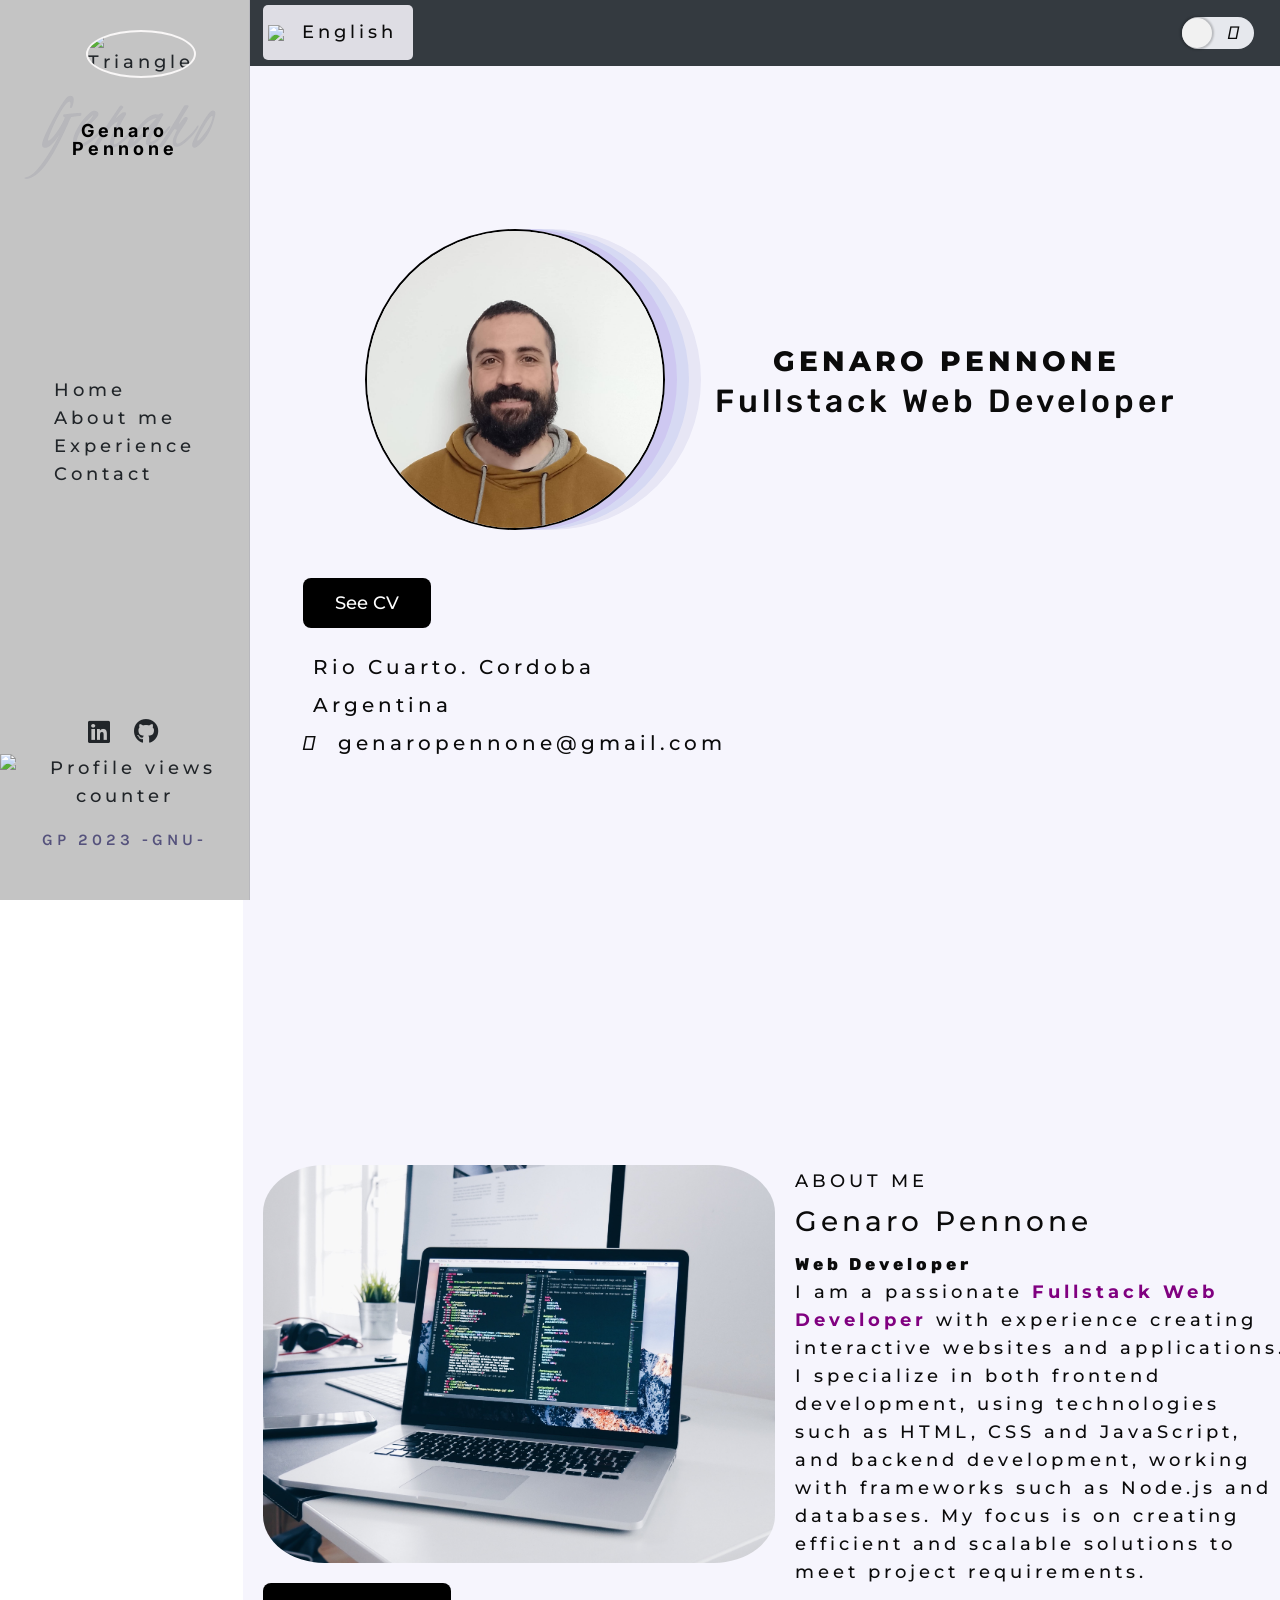
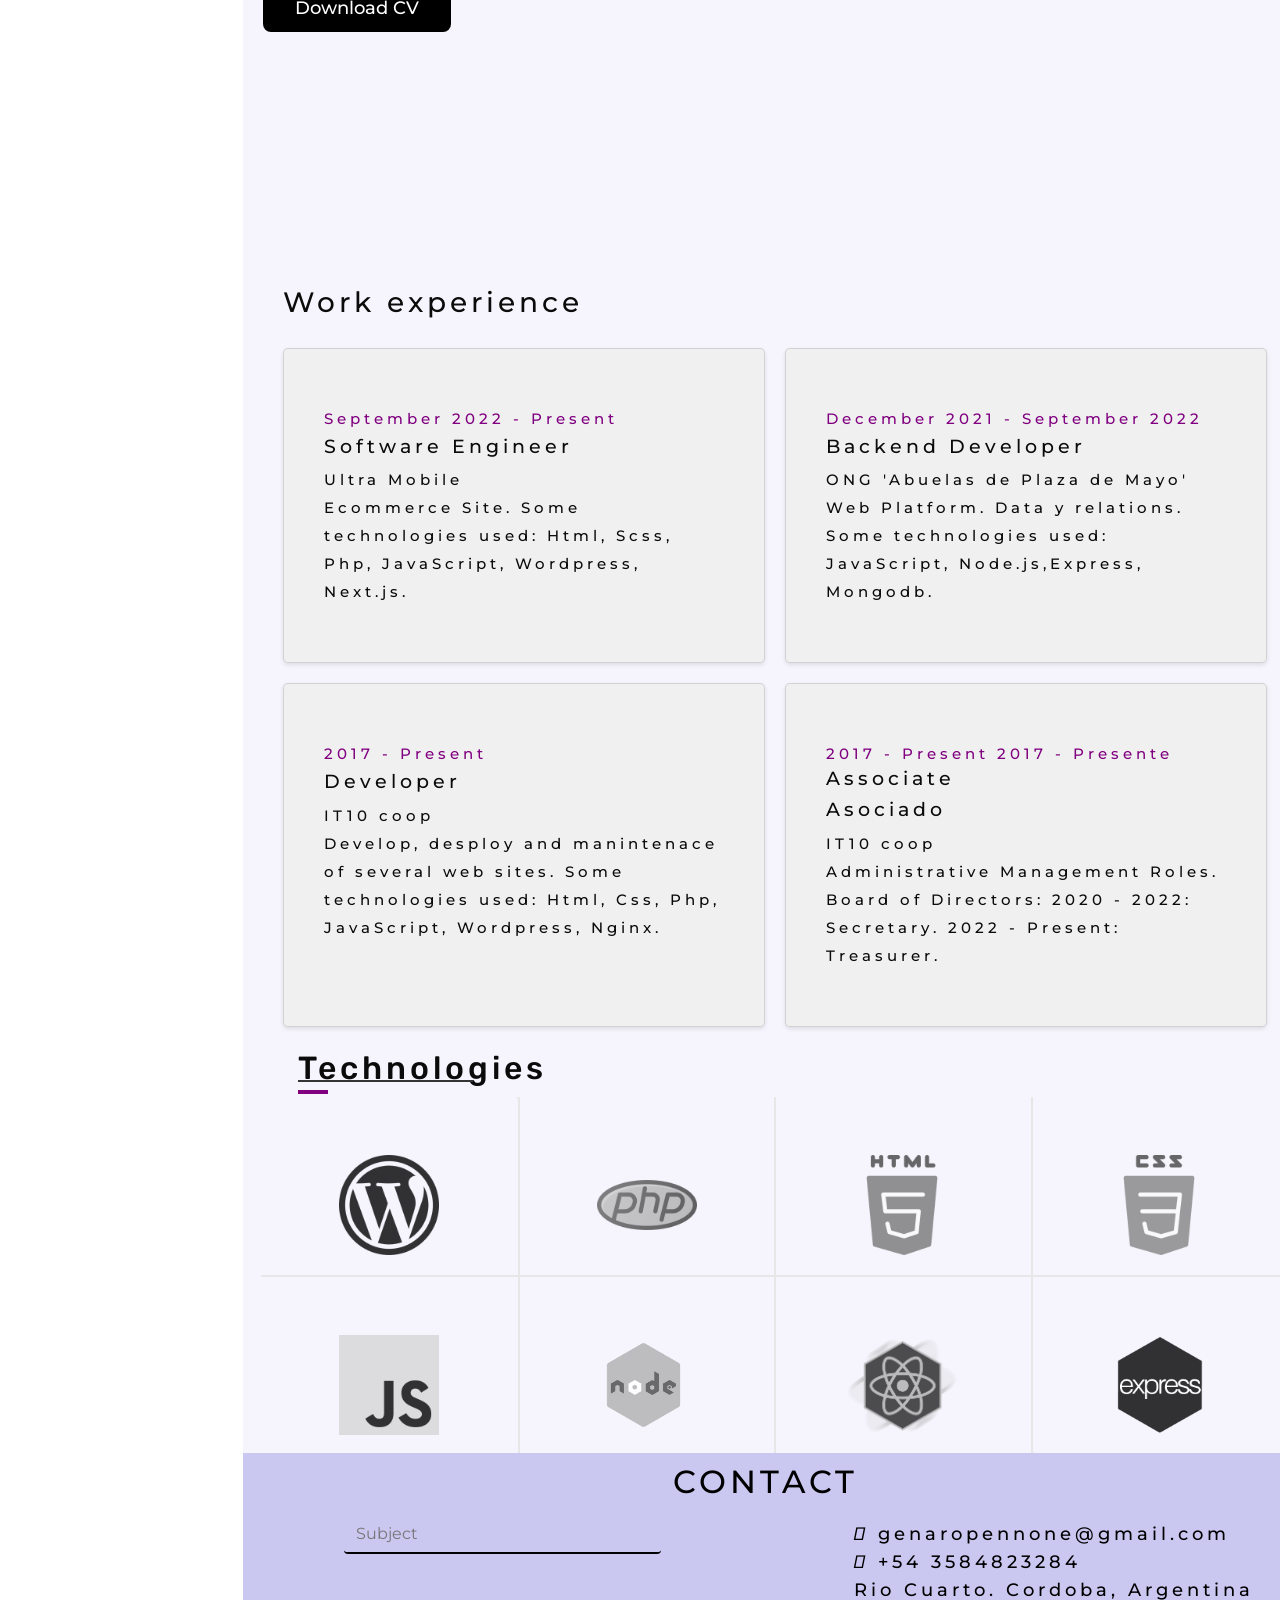
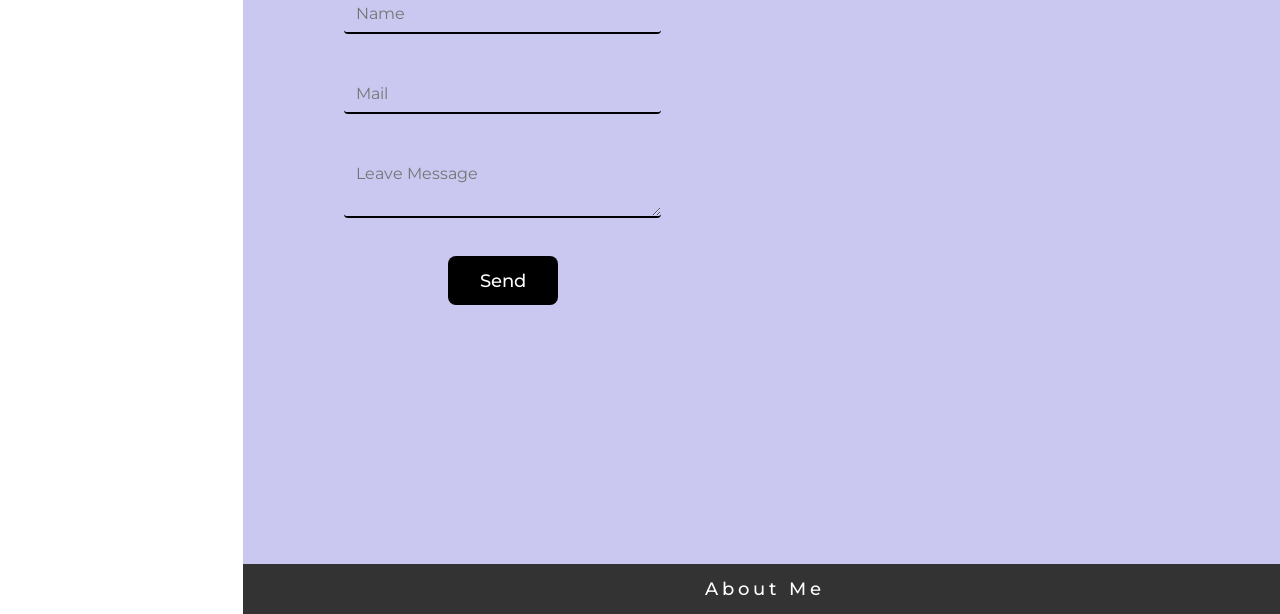
==== index.html @ 2615ae40 "chore: Styles" ====
<!DOCTYPE html>
<html lang="en">

<head>
    <meta charset="UTF-8" />
    <meta http-equiv="X-UA-Compatible" content="IE=edge" />
    <meta name="viewport" content="width=device-width, initial-scale=1.0" />
    <!-- Bootstrap-->
    <!-- <script src="https://cdn.jsdelivr.net/npm/bootstrap@5.0.1/dist/js/bootstrap.bundle.min.js"
        integrity="sha384-gtEjrD/SeCtmISkJkNUaaKMoLD0//ElJ19smozuHV6z3Iehds+3Ulb9Bn9Plx0x4"
        crossorigin="anonymous"></script-->
        <link rel="stylesheet" href="https://cdn.jsdelivr.net/npm/bootstrap@4.0.0/dist/css/bootstrap.min.css" integrity="sha384-Gn5384xqQ1aoWXA+058RXPxPg6fy4IWvTNh0E263XmFcJlSAwiGgFAW/dAiS6JXm" crossorigin="anonymous">
    <!-- FONTS -->
    <link type="text/css" rel="stylesheet"
        href="https://fonts.googleapis.com/css?family=Roboto:300,400,500,700|Google+Sans_old:400,500,700|Google+Sans+Text:400&amp;lang=en" />
    <link
        href="https://fonts.googleapis.com/css2?family=Karla:ital,wght@0,200;0,300;0,400;0,500;0,600;0,700;0,800;1,200;1,300;1,400;1,500;1,600;1,700;1,800&amp;display=swap"
        rel="stylesheet" />
    <link href="https://fonts.googleapis.com/css2?family=Kristi&amp;display=swap" rel="stylesheet" />
    <link
        href="https://fonts.googleapis.com/css2?family=Inter:wght@100;200;300;400;500;600;700;800;900&amp;display=swap"
        rel="stylesheet" />
    <link href="https://fonts.googleapis.com/css?family=Open+Sans:300,400,600" rel="stylesheet" type="text/css" />
    <link href="https://fonts.googleapis.com/css?family=Raleway:100" rel="stylesheet" type="text/css" />
    <!-- <link href="https://fonts.googleapis.com/css?family=Montserrat" rel="stylesheet" type="text/css" /> -->
    <link rel="preconnect" href="https://fonts.googleapis.com" />
    <link rel="preconnect" href="https://fonts.gstatic.com" crossorigin />
    <link
        href="https://fonts.googleapis.com/css2?family=Montserrat:ital,wght@0,100;0,200;0,300;0,400;0,500;0,600;0,700;0,800;0,900;1,100;1,200;1,300;1,400;1,500;1,600;1,700;1,800;1,900&display=swap"
        rel="stylesheet" />
    <link rel="preconnect" href="https://fonts.googleapis.com">
    <link rel="preconnect" href="https://fonts.gstatic.com" crossorigin>
    <link href="https://fonts.googleapis.com/css2?family=Rubik:ital,wght@0,300;0,400;1,300&display=swap"rel="stylesheet">


    <!-- FA -->
    <link rel="stylesheet" href="https://use.fontawesome.com/releases/v5.0.8/css/all.css"
        integrity="sha384-3AB7yXWz4OeoZcPbieVW64vVXEwADiYyAEhwilzWsLw+9FgqpyjjStpPnpBO8o8S" crossorigin="anonymous" />
    <script src="https://kit.fontawesome.com/0bc8983596.js" crossorigin="anonymous"></script>
    <!-- CSS -->
    <link rel="stylesheet" href="./style/styles.css" />
    <title>Resume Page</title>
</head>

<body>
    <div class="pos-f-t">
        <div class="collapse" id="navbarToggleExternalContent">
          <div class="bg-dark p-4">
            <h4 class="text-white">Language Selector:</h4>
            <ul class="language-menu" id="language-menu">
                <li><a href="#" data-lang="en">English</a></li>
                <li><a href="#" data-lang="es">Español</a></li>
            </ul>
            <ul class="dark-mode" id="dark-mode">
                <li><a href="#" >Light</a></li>
                <li><a href="#" >Dark</a></li>
            </ul>
            
          </div>
        </div>
        <nav class="navbar navbar-dark bg-dark">
          <button class="navbar-toggler" type="button" data-toggle="collapse" data-target="#navbarToggleExternalContent" aria-controls="navbarToggleExternalContent" aria-expanded="false" aria-label="Toggle navigation">
            <span class="navbar-toggler-icon"></span>
          </button>
        </nav>
    </div>
    <div class="base-wrapper">
        <div class="base-wrapper__page">
            <div id="sidebar" class="sidebar">
                <div class="author">
                    <div class="imageWrapper">
                        <img class="image"
                            src="https://raw.githubusercontent.com/genaro14/portfolio-frontend/main/cvPage/assets/triangle.jpg"
                            alt="Triangle" />
                    </div>
                    <div class="author_name">
                        <h3>
                            <span id="span-italic">Genaro
                                <span id="back_author" class="back_author">Genaro Pennone</span>
                            </span>
                        </h3>
                    </div>
                </div>
                <div class="menu">
                    <div class="menu__nav">
                        <ul class="translate es">
                            <li><a href="#mainpart">Inicio</a></li>
                            <li><a href="#about">Sobre mí</a></li>
                            <li><a href="#expertise">Experiencia</a></li>
                            <li><a href="#contact">Contacto</a></li>
                        </ul>
                        <ul class="translate en active">
                            <li><a href="#mainpart">Home</a></li>
                            <li><a href="#about">About me</a></li>
                            <li><a href="#expertise">Experience</a></li>
                            <li><a href="#contact">Contact</a></li>
                        </ul>
                    </div>

                </div>
                <div class="foot">
                    <div class="font-icon">
                        <p class="fab fa-linkedin" aria-hidden="true">
                            <a href="https://linkedin.com/https://www.linkedin.com/in/gpennone/"></a>
                        </p>
                        <p class="fab fa-github" aria-hidden="true">
                            <a href="https://github.com/genaro14"></a>
                        </p>
                    </div>
                    <p dir="auto"><a target="_blank" rel="noopener noreferrer nofollow"
                            href="https://camo.githubusercontent.com/dffedc8de294581ed022b2cb340b83830df0b8b46671ecf6b3d773631d4d5e73/68747470733a2f2f6b6f6d617265762e636f6d2f67687076632f3f757365726e616d653d67656e61726f313426267374796c653d666c61742d726f756e64"><img
                                src="https://camo.githubusercontent.com/dffedc8de294581ed022b2cb340b83830df0b8b46671ecf6b3d773631d4d5e73/68747470733a2f2f6b6f6d617265762e636f6d2f67687076632f3f757365726e616d653d67656e61726f313426267374796c653d666c61742d726f756e64"
                                alt="Profile views counter"
                                data-canonical-src="https://komarev.com/ghpvc/?username=genaro14&amp;&amp;style=flat-round"
                                style="max-width: 100%;"></a>
                    </p>
                    <div class="text">
                        <p>GP 2023 -GNU-</p>
                    </div>
                </div>
            </div>
            
            <div id="mainpart" class="mainpart">
                
                <div id="navbar">
                    <!-- lang selector -->
                    <div class="switch-lang">
                        <div class="current-lang">
                            <img class="lang-flag" id="flagImage"
                                src="https://cdn2.iconfinder.com/data/icons/world-flag-icons/128/Flag_of_United_Kingdom.png" />
                            <p class="lang-text" id="currentSelect">English</p>
                        </div>
                        <div class="lang-dropdown">
                            <div class="selecting-lang" id="languageSelector">
                                <img class="lang-flag" id="flagDropdown"
                                    src="https://cdn2.iconfinder.com/data/icons/world-flag-icons/128/Flag_of_Spain.png" />
                                <p class="lang-text" id="langDropdown">Español</p>
                            </div>
                            <!-- <div class="selecting-lang">
                        <img class="lang-flag" src="https://cdn2.iconfinder.com/data/icons/world-flag-icons/128/Flag_of_Italy.png" />
                        <p class="lang-text">
                          Italiano 
                        </p>
                      </div> -->
                        </div>
                    </div>
                    <!--Dark mode Switcher -->
                    <div class="switchWrapper">
                        <button class="switch" id="switch" type="button">
                            <span><i class="fa-solid fa-sun"></i></span>
                            <span><i class="fa-solid fa-moon"></i></span>
                        </button>
                    </div>
                </div>
                <div class="mainpart__content">
                    <div class="hero">
                        <div class="imageWrapper">
                            <img class="image" src="./assets/profile.jpg" alt="Saitama Picture" />
                        </div>
                        <div class="info">
                            <div class="title">
                                <h3 class="font-extrabold">GENARO PENNONE</h3>
                            </div>
                            <div class="subtitle">Fullstack Web Developer</div>
                            <div class="description">
                                <!-- <p>
                                    Experiencia en desarrollo web y aplicaciones, dominio tanto front-end como back-end.
                                </p> -->
                            </div>
                        </div>
                    </div>
                    <div class="buttons">
                        <button id="custom-btn" class="custom-btn translate en active" target="_blank">
                            <a class="translate en active" href="https://genaro14.github.io/minimalCv/">See CV</a>
                            <a class="translate es" href="https://genaro14.github.io/minimalCv/">Ver CV</a>
                        </button>
                    </div>

                    <div class="info-contact">
                        <ul>
                            <li><i class="fa-sharp fa-solid fa-location-dot"> </i><p>Rio Cuarto. Cordoba</p></li>
                            <li><i class="fa-sharp fa-solid  fa-earth-americas"> </i> <p>Argentina</p></li>
                            <li><i class="fa-regular fa-envelope"> </i><p class="mail-view">genaropennone@gmail.com</p></li>
                        </ul>
                    </div>
                </div>
                <div id="about" class="mainpart__about">
                    <div class="biography">
                        <div class="left">
                            <div class="fineWrapper">
                                <img class="fine" src="./assets/laptop.jpg" alt="">
                            </div>

                            <div class="btnWrapper">
                                <button id="custom-btn2" class="custom-btn">
                                    <a class="translate en active"
                                        href="https://github.com/genaro14/genaro14/blob/main/assets/GenaroPennoneCV.pdf">Download
                                        CV</a>
                                    <a class="translate es"
                                        href="https://github.com/genaro14/genaro14/blob/main/assets/GenaroPennoneCV_english.pdf">Descarga
                                        CV</a>
                                </button>
                            </div>
                        </div>
                        <div class="right">
                            <div class="title">
                                <span class="mini translate en active">About ME</span>
                                <span class="mini translate es">Sobre MI</span>
                                <h3> Genaro Pennone</h3>
                                <span class="job translate en active">Web Developer</span>
                                <span class="job translate es">Desarrollador Web</span>
                            </div>
                            <div class="text">
                                <p class="translate en active">I am a passionate <span class="pop-text" id="pop-text">Fullstack Web
                                        Developer</span> with experience creating interactive websites and applications.
                                    I specialize in both frontend development, using technologies such as HTML, CSS and
                                    JavaScript, and backend development, working with frameworks such as Node.js and
                                    databases. My focus is on creating efficient and scalable solutions to meet project
                                    requirements.</p>
                                <p class="translate es">Soy un apasionado desarrollador <span class="pop-text">Fullstack
                                        Web</span> con experiencia en la creación de aplicaciones y sitios web
                                    interactivos. Me especializo tanto en el desarrollo frontend, utilizando tecnologías
                                    como HTML, CSS y JavaScript, como en el desarrollo backend, trabajando con
                                    frameworks como Node.js y bases de datos. Mi enfoque se centra en crear soluciones
                                    eficientes y escalables para satisfacer los requisitos de los proyectos.</p>
                            </div>
                        </div>
                    </div>
                </div>
                <div id="expertise" class="mainpart__expertise">
                    <div class="title">
                        <h3 class="translate en active">Work experience</h3>
                        <h3 class="translate es">Experiencia Laboral</h3>
                    </div>
                    <div>
                        <div class="list">
                            <div class="card">
                                <div class="info">
                                </div>
                                <div class="role">
                                    <span class="translate en active"> September 2022 - Present</span>
                                    <span class="translate es"> Septiembre 2022 - Presente</span>
                                    <h3 class="translate en active">Software Engineer</h3>
                                    <h3 class="translate es">Ingeniería de Software</h3>
                                </div>
                                <div class="company">
                                    <span>Ultra Mobile</span>
                                </div>
                                <div class="description">
                                    <p class="translate en active">Ecommerce Site. Some technologies used: Html, Scss, Php, JavaScript,
                                        Wordpress, Next.js. </p>
                                    <p class="translate es">Sitio de Ecommerce. Tecnologías utilizadas: Html, Scss, Php, JavaScript,
                                        Wordpress, Next.js. </p>
                                </div>
                            </div>
                            <div class="card">
                                <div class="info">
                                </div>

                                <div class="role">
                                    <span class="translate en active "> December 2021 - September 2022</span>
                                    <span class="translate es"> Diciembre 2021 - Septiembre 2022</span>
                                    <h3 class="translate en active">Backend Developer</h3>
                                    <h3 class="translate es">Desarrollador Backend</h3>
                                </div>
                                <div class="company">
                                    <span class="translate en active">ONG 'Abuelas de Plaza de Mayo'</span>
                                    <span class="translate es">Asoc. Civil Abuelas de Plaza de Mayo</span>
                                </div>
                                <div class="description">
                                    <p class="translate en active">Web Platform. Data y relations. Some technologies used: JavaScript, Node.js,Express, Mongodb.</p>
                                    <p class="translate es">Sistema Web. Carga de datos y relaciones. Tecnologías utilizadas: JavaScript, Node.js,Express, Mongodb.</p>
                                </div>
                            </div>
                            <div class="card">
                                <div class="info">
                                </div>
                                <div class="role">
                                    <span class="translate en active">2017 - Present</span>
                                    <span class="translate es">2017 - Presente </span>
                                    <h3 class="translate en active">Developer</h3>
                                    <h3 class="translate es">Desarrollador</h3>
                                </div>
                                <div class="company">
                                    <span> IT10 coop</span>
                                </div>
                                <div class="description">
                                    <p class="translate en active">Develop, desploy and manintenace of several web sites. Some technologies used: Html, Css, Php, JavaScript, Wordpress, Nginx. </p>
                                    <p class="translate es">Desarrollo, despliegue y mantenimiento de sitios web varios. Tecnologias utilizadas: Html, Css, Php, JavaScript, Wordpress, Nginx. </p>
                                </div>
                            </div>

                            <div class="card">
                                <div class="info">
                                </div>
                                <div class="role">
                                    <span class="trasnlate en active">2017 - Present </span>
                                    <span class="trasnlate es">2017 - Presente </span>
                                    <h3 class="trasnlate en active">Associate</h3>
                                    <h3 class="trasnlate es">Asociado</h3>
                                </div>
                                <div class="company">
                                    <span> IT10 coop</span>
                                </div>
                                <div class="description">
                                    <p class="trans late en active"> Administrative Management Roles. Board of Directors: 2020 - 2022: Secretary. 2022 - Present: Treasurer. </p>
                                    <p class="translate es"> Roles de Gestion Administrativa. Consejo de Administración: 2020 - 2022: Secretario. 2022 - Presente: Tesorero. </p>
                                </div>
                            </div>
                            </ul>
                        </div>
                    </div>
                    <div class="tech">
                        <div class="title">
                            <div class=" col-xs-12 col-sm-12 ">
                                <div class="p-20"></div>
                                <div class="block-title">
                                    <h2 class="translate en active">Technologies</h2>
                                    <h2 class="translate es">Tecnologias</h2>
                                </div>
                            </div>
                        </div>
                        <div class="inner">
                            <ul id="border" class="dynamic-border">
                                <li>
                                    <div class="list_inner">
                                        <img src="./assets/wordpress-logo.png" alt="">
                                        <a class="full_link" a="" href="#"></a>
                                    </div>
                                </li>
                                <li>
                                    <div class="list_inner">
                                        <img src="./assets/php.png" alt="">
                                        <a class="full_link" a="" href="#"></a>
                                    </div>
                                </li>
                                <li>
                                    <div class="list_inner">
                                        <img src="./assets/html.png" alt="">
                                        <a class="full_link" a="" href="#"></a>
                                    </div>
                                </li>
                                <li>
                                    <div class="list_inner">
                                        <img src="./assets/css3.png" alt="">
                                        <a class="full_link" a="" href="#"></a>
                                    </div>
                                </li>
                                <li>
                                    <div class="list_inner">
                                        <img src="./assets/js.png" alt="">
                                        <a class="full_link" a="" href="#"></a>
                                    </div>
                                </li>
                                <li>
                                    <div class="list_inner">
                                        <img src="./assets/nodejs.png" alt="">
                                        <a class="full_link" a="" href="#"></a>
                                    </div>
                                </li>
                                <li>
                                    <div class="list_inner">
                                        <img src="./assets/atom.png" alt="">
                                        <a class="full_link" a="" href="#"></a>
                                    </div>
                                </li>
                                <li>
                                    <div class="list_inner">
                                        <img src="./assets/express.png" alt="">
                                        <a class="full_link" a="" href="#"></a>
                                    </div>
                                </li>
                            </ul>
                        </div>
                    </div>

                </div>
            </div>
        </div>

        <footer id="contact" class="footer">
            <div class="footer__content">
                <div class="heading">
                    <h2 class="title translate en active">Contact</h2>
                    <h2 class="title translate es">Contacto</h2>
                    <!-- <h3 class="subtitle trasnlate en active">Get in Touch</h3> -->
                </div>
                <div class="row">
                    <div class="col-md-12">
                        <div class="contact-area">
                            <div class="contact-area__left">
                                <form action="mailto:genaropennone@gmail.com" method="post" enctype="text/plain">
                                    <div class="contact-form">
                                        <div class="col-md-12">
                                            <input type="text" name="subject" class="contact-form input"
                                                placeholder="Subject">
                                        </div>
                                        <div class="col-md-12">
                                            <input type="text" name="name" class="contact-form input"
                                                placeholder="Name">
                                        </div>
                                        <div class="col-md-12">
                                            <input type="email" name="mail" class="contact-form input"
                                                placeholder="Mail">
                                        </div>
                                        <div class="col-md-12">
                                            <textarea class="contact-form input" name="message"
                                                placeholder="Leave Message"></textarea>
                                        </div>
                                        <div class="btnWrapper">
                                            <button type="submit" id="custom-btn" class="custom-btn ">
                                                <p class="translate es">Enviar</p>
                                                <p class="translate en active">Send</p>
                                            </button>
                                        </div>
                                    </div>
                                </form>
                            </div>
                            <div class="contact-area__right">
                                <ul>
                                    <li><i class="fa-regular fa-envelope"> </i><p class="email-view">genaropennone@gmail.com</p></li>
                                    <li><i class="fa-solid fa-phone"></i> <p>+54 3584823284</p></li>
                                    <li><i class="fa-sharp fa-solid fa-location-dot"> </i><p>Rio Cuarto. Cordoba, Argentina</p></li>
                                </ul>
                                <iframe class="responsive-map"
                                    src="https://www.google.com/maps/embed?pb=!1m18!1m12!1m3!1d53462.72047366453!2d-64.38338884107637!3d-33.124328137705376!2m3!1f0!2f0!3f0!3m2!1i1024!2i768!4f13.1!3m3!1m2!1s0x95d2000fbdd02247%3A0xc58d0a705d7cc0e3!2zUsOtbyBDdWFydG8sIEPDs3Jkb2Jh!5e0!3m2!1ses!2sar!4v1687734630084!5m2!1ses!2sar"
                                    style="border:0;" allowfullscreen="" loading="lazy"></iframe>
                            </div>
                        </div>
                    </div>
                </div>

            </div>
            <div class="footer__bar">
                <a class="trasnlate en active" href="#about">About Me</a>
                <a class="translate es" href="#about">Sobre Mi</a>
            </div>
            <button class="custom-btn gotop" onclick="topFunction()" id="myBtn" title="Go to top">
                <span class="fa-solid fa-angle-up"></span>
            </button>
        </footer>
    </div>
    <script src="https://code.jquery.com/jquery-3.3.1.slim.min.js"
        integrity="sha384-q8i/X+965DzO0rT7abK41JStQIAqVgRVzpbzo5smXKp4YfRvH+8abtTE1Pi6jizo"
        crossorigin="anonymous"></script>

    <script src="./js/functions.js"></script>
    <script src="https://code.jquery.com/jquery-3.2.1.slim.min.js" integrity="sha384-KJ3o2DKtIkvYIK3UENzmM7KCkRr/rE9/Qpg6aAZGJwFDMVNA/GpGFF93hXpG5KkN" crossorigin="anonymous"></script>
    <script src="https://cdn.jsdelivr.net/npm/popper.js@1.12.9/dist/umd/popper.min.js" integrity="sha384-ApNbgh9B+Y1QKtv3Rn7W3mgPxhU9K/ScQsAP7hUibX39j7fakFPskvXusvfa0b4Q" crossorigin="anonymous"></script>
    <script src="https://cdn.jsdelivr.net/npm/bootstrap@4.0.0/dist/js/bootstrap.min.js" integrity="sha384-JZR6Spejh4U02d8jOt6vLEHfe/JQGiRRSQQxSfFWpi1MquVdAyjUar5+76PVCmYl" crossorigin="anonymous"></script>
</body>

</html>
---- style/styles.css ----
body {
  margin-top: 0;
}

* {
  box-sizing: border-box;
  transition: 0.5s ease;
}

.language-menu {
  list-style: none;
  position: absolute;
  top: 40px;
  left: 0;
  background-color: #fff;
  border: 1px solid #ccc;
  padding: 10px;
  box-shadow: 0 2px 5px rgba(0, 0, 0, 0.2);
}

.language-menu li {
  margin-bottom: 5px;
}

/* Show the language menu when the hamburger menu is clicked */
.menu.active .language-menu {
  display: block;
}

.base-wrapper {
  font-family: "Montserrat";
  font-size: 18px;
  letter-spacing: 4px;
  font-weight: 500;
  line-height: 28px;
  height: auto;
  clear: both;
  float: left;
  position: relative;
  display: flex;
  flex-direction: column;
  overflow-y: disabled;
  max-width: 100%;
}
.base-wrapper .translate {
  display: none;
}
.base-wrapper .translate.active {
  display: block;
}
.base-wrapper__page {
  width: 100%;
  height: auto;
  clear: both;
  float: left;
}
.base-wrapper__page ul {
  list-style-type: none;
}
.base-wrapper__page a {
  color: inherit;
  text-decoration: none;
  /* no underline */
}
.base-wrapper__page .switch-lang {
  width: 150px;
  text-align: left;
  cursor: pointer;
  z-index: 999;
  margin-top: 5px;
  margin-left: 20px;
  left: 20px;
  overflow: visible;
}
.base-wrapper__page .switch-lang p {
  margin-top: 10%;
}
.base-wrapper__page .switch-lang:hover .lang-dropdown {
  display: block;
}
.base-wrapper__page .switcher-link {
  color: #fff;
}
.base-wrapper__page .switcher-link:hover {
  color: #fff;
}
.base-wrapper__page .current-lang {
  background: #dedde4;
  padding: 3px 5px 3px 5px;
  border-radius: 5px;
  height: 55px;
  display: flex;
  align-items: center;
}
.base-wrapper__page .lang-flag {
  width: 20px;
  display: inline-block;
}
.base-wrapper__page .lang-text {
  margin-left: 14px;
}
.base-wrapper__page .lang-dropdown {
  display: none;
  background: #dedde4;
  border-radius: 5px;
}
.base-wrapper__page .selecting-lang {
  padding: 3px 5px 3px 5px;
  cursor: pointer;
  display: flex;
  align-items: center;
}
.base-wrapper__page .selecting-lang:hover {
  background: #b3b3b8;
}
.base-wrapper__page ul > :first-child {
  border-radius: 5px 5px 0px 0px;
}
.base-wrapper__page ul > :last-child {
  border-radius: 0px 0px 5px 5px;
}
.base-wrapper__page li {
  list-style-type: none;
}
.base-wrapper__page .menu-arrow {
  display: inline-block;
  width: 10px;
  margin-left: 10px;
  vertical-align: top;
  margin-top: 6px;
}
.base-wrapper__page .sidebar {
  width: 250px;
  height: 100vh;
  position: fixed;
  left: 0;
  top: 0;
  border-right: 1px solid rgba(85, 82, 124, 0.1);
  background-color: #c4c4c4;
  transition: 0.5s ease all;
  z-index: 1;
}
@media (max-width: 1023px) {
  .base-wrapper__page .sidebar {
    display: none;
  }
}
.base-wrapper__page .sidebar--dark {
  background-color: #151931;
  transition: 0.5s ease all;
  color: #fff;
}
.base-wrapper__page .sidebar a {
  color: inherit;
  text-decoration: none;
}
.base-wrapper__page .sidebar .author {
  padding-top: 30px;
  width: 100%;
  float: left;
}
.base-wrapper__page .sidebar .imageWrapper {
  width: 77px;
  margin-left: auto;
  margin-right: auto;
}
.base-wrapper__page .sidebar .imageWrapper .image {
  border-radius: 100%;
  width: 77px;
  border: 2px solid #F9F7F7;
  border-radius: 50%;
}
.base-wrapper__page .sidebar .author_name h3 {
  text-align: center;
}
.base-wrapper__page .sidebar .author_name span {
  position: relative;
  font-style: italic;
  font-family: Kristi;
  line-height: 1;
  color: rgba(19, 15, 73, 0.07);
  display: block;
  font-size: 50px;
}
.base-wrapper__page .sidebar .author_name #span-italic {
  font-size: 88px;
}
.base-wrapper__page .sidebar .author_name .span--dark {
  color: rgba(236, 235, 242, 0.15);
}
.base-wrapper__page .sidebar .author_name .back_author {
  font-size: 18px;
  position: absolute;
  top: 65%;
  left: 50%;
  transform: translate(-50%, -50%);
  z-index: 1;
  font-family: Inter;
  font-weight: 700;
  color: black;
  font-style: normal;
  margin-top: 5px;
}
.base-wrapper__page .sidebar .author_name .back_author--dark {
  color: white;
}
.base-wrapper__page .sidebar .menu {
  height: 531px;
}
.base-wrapper__page .sidebar .menu__nav {
  width: 100%;
  margin: 0;
  height: 100%;
  display: flex;
  align-items: center;
  justify-content: center;
  flex-direction: column;
}
.base-wrapper__page .sidebar .menu__nav ul {
  padding-left: 0px;
}
.base-wrapper__page .sidebar .foot {
  bottom: 30px;
  position: absolute;
  text-align: center;
  width: 100%;
}
.base-wrapper__page .sidebar .foot .social {
  margin-top: 0;
  padding-left: 15px;
  margin-bottom: 20px;
  cursor: pointer;
}
.base-wrapper__page .sidebar .foot .font-icon {
  display: flex;
  flex-direction: row;
  align-items: center;
  justify-content: center;
  font-size: 25px;
}
.base-wrapper__page .sidebar .foot .fab {
  margin: 10px;
}
.base-wrapper__page .sidebar .foot .text {
  font-weight: 600;
  font-size: 16px;
  color: #55527C;
  font-family: Karla;
}
.base-wrapper .font-extrabold {
  font-family: "Montserrat", sans-serif;
  font-weight: 800;
}
.base-wrapper .custom-btn {
  background: black;
  color: #ffffff;
  border: none;
  padding: 1rem 2rem;
  border-radius: 0.5rem;
  font-size: 1.1rem;
  font-weight: 500;
  line-height: 1;
  display: inline-block;
  transition: 0.5s ease all;
}
.base-wrapper .custom-btn--dark {
  background-color: #55527C;
}
.base-wrapper .custom-btn p {
  margin: 0;
}
.base-wrapper .mainpart {
  position: relative;
  left: 0;
  width: 100%;
  min-height: 100vh;
  clear: both;
  float: left;
  color: #0b0b0b;
  background-color: #f6f5fd;
  opacity: 1;
  overflow: hidden;
  /* Style the navbar */
  /* Navbar links */
  /* Page content */
  /* The sticky class is added to the navbar with JS when it reaches its scroll position */
  /* Add some top padding to the page content to prevent sudden quick movement (as the navigation bar gets a new position at the top of the page (position:fixed and top:0) */
}
.base-wrapper .mainpart--dark {
  color: #F9F7F7;
  background-color: rgb(52, 53, 58);
}
@media (min-width: 1024px) {
  .base-wrapper .mainpart {
    left: 243px;
    width: calc(100% - 236px);
  }
}
@media (min-width: 1024px) {
  .base-wrapper .mainpart .navbar {
    display: none;
  }
}
.base-wrapper .mainpart #navbar {
  background-color: #343a40;
  height: 66px;
  overflow: visible;
}
@media (max-width: 1023px) {
  .base-wrapper .mainpart #navbar {
    display: none;
  }
}
.base-wrapper .mainpart #navbar a {
  float: left;
  display: block;
  color: #f2f2f2;
  text-align: center;
  padding: 14px;
  text-decoration: none;
}
.base-wrapper .mainpart .content {
  padding: 16px;
}
.base-wrapper .mainpart .sticky {
  position: fixed;
  top: 0;
  width: 100%;
  display: flex;
  justify-content: space-between;
  flex: row;
}
.base-wrapper .mainpart .sticky + .content {
  padding-top: 60px;
}
.base-wrapper .mainpart .switchWrapper {
  height: 32px;
  align-self: center;
  left: -21%;
  position: relative;
}
.base-wrapper .mainpart .switchWrapper .switch {
  background: #e6e8ed;
  border-radius: 250px;
  border: none;
  position: relative;
  cursor: pointer;
  display: flex;
  outline: none;
  transition: 0.5s ease all;
}
.base-wrapper .mainpart .switchWrapper .switch span {
  width: 30px;
  height: 30px;
  line-height: 30px;
  display: block;
  background: none;
  color: #0b0b0b;
}
.base-wrapper .mainpart .switchWrapper .switch::after {
  content: "";
  display: block;
  width: 30px;
  height: 30px;
  position: absolute;
  background: #f1f1f1;
  top: 1;
  left: 0;
  right: unset;
  border-radius: 100px;
  transition: 0.5s ease all;
  box-shadow: 0px 0px 2px 2px rgba(0, 0, 0, 0.2);
  transition: 0.5s ease all;
}
.base-wrapper .mainpart .switchWrapper .switch.active {
  background: #F9CA21;
  color: #0b0b0b;
  transition: 0.5s ease all;
}
.base-wrapper .mainpart .switchWrapper .switch.active::after {
  right: 0;
  left: unset;
  transition: 0.5s ease all;
}
.base-wrapper .mainpart__content {
  min-height: 100vh;
  display: flex;
  flex-direction: column;
  justify-content: center;
}
@media (min-width: 1024px) {
  .base-wrapper .mainpart__content {
    padding-left: 20px;
  }
}
.base-wrapper .mainpart__content .hero {
  display: flex;
  flex-direction: column;
  align-items: center;
  margin-left: auto;
  margin-right: auto;
}
@media (min-width: 1024px) {
  .base-wrapper .mainpart__content .hero {
    flex-direction: row;
    margin-left: 10%;
  }
}
.base-wrapper .mainpart__content .hero .info {
  text-align: center;
}
@media (min-width: 1024px) {
  .base-wrapper .mainpart__content .hero .info {
    margin-left: 50px;
  }
}
.base-wrapper .mainpart__content .hero .imageWrapper {
  width: auto;
  margin-top: 0px;
}
.base-wrapper .mainpart__content .hero .imageWrapper .image {
  border-radius: 100%;
  width: 200px;
  border: 2px solid #000;
  border-radius: 50%;
  -webkit-box-shadow: 12px 0 #cac8f1, 24px 0 #d9d6f3, 36px 0 #e7e6f5;
  box-shadow: 12px 0 #cec8f1, 24px 0 #d6d9f3, 36px 0 #e7e6f5;
}
@media (min-width: 1024px) {
  .base-wrapper .mainpart__content .hero .imageWrapper .image {
    width: 300px;
  }
}
.base-wrapper .mainpart__content .hero .title {
  font-size: 28px;
  text-transform: uppercase;
}
@media (min-width: 1024px) {
  .base-wrapper .mainpart__content .hero .title {
    font-size: 48px;
    line-height: 48px;
  }
}
.base-wrapper .mainpart__content .hero .subtitle {
  font-size: 1rem;
  font-family: "Rubik", sans-serif;
}
@media (min-width: 1024px) {
  .base-wrapper .mainpart__content .hero .subtitle {
    font-size: 2rem;
  }
}
.base-wrapper .mainpart__content .hero .description {
  font-size: 14px;
  max-width: 300px;
  margin-left: auto;
  margin-right: auto;
}
@media (min-width: 1024px) {
  .base-wrapper .mainpart__content .hero .description {
    max-width: 425px;
    font-size: 18px;
  }
}
.base-wrapper .mainpart__content .hero .description__dark {
  color: #ffffff;
}
.base-wrapper .mainpart__content .buttons {
  display: flex;
  align-items: center;
  justify-content: center;
  margin-top: 3rem;
  margin-bottom: 15px;
}
@media (min-width: 1024px) {
  .base-wrapper .mainpart__content .buttons {
    margin-left: 40px;
    justify-content: flex-start;
  }
}
.base-wrapper .mainpart__content .info-contact {
  text-align: left;
  margin-left: auto;
  margin-right: auto;
  padding-left: 0;
  font-size: 16px;
  display: flex;
  flex-direction: row;
}
@media (min-width: 1024px) {
  .base-wrapper .mainpart__content .info-contact {
    text-align: left;
    margin-right: auto;
    margin-left: 0;
    font-size: 20px;
  }
}
.base-wrapper .mainpart__content .info-contact ul {
  padding-left: 10px;
}
@media (min-width: 1024px) {
  .base-wrapper .mainpart__content .info-contact ul {
    padding-left: 40px;
  }
}
.base-wrapper .mainpart__content .info-contact li {
  margin-top: 10px;
  margin-bottom: 10px;
}
.base-wrapper .mainpart__content .info-contact i {
  margin-right: 10px;
}
.base-wrapper .mainpart__content .info-contact ul li a,
.base-wrapper .mainpart__content .info-contact ul li i,
.base-wrapper .mainpart__content .info-contact ul li p {
  display: inline;
}
@media (max-width: 1023px) {
  .base-wrapper .mainpart__content .info-contact .mail-view {
    font-size: 12px;
  }
}
@media screen and (min-width: 390px) {
  .base-wrapper .mainpart__content .info-contact .mail-view {
    font-size: inherit;
  }
}
.base-wrapper .mainpart__about {
  display: flex;
  justify-content: center;
  align-items: center;
  opacity: 1;
  visibility: visible;
  min-height: 100vh;
  width: 100%;
}
.base-wrapper .mainpart__about .biography {
  max-width: 100%;
  float: left;
  display: flex;
  flex-direction: column;
  align-items: center;
}
@media (min-width: 1024px) {
  .base-wrapper .mainpart__about .biography {
    padding-left: 20px;
    flex-direction: row;
    align-content: center;
  }
}
.base-wrapper .mainpart__about .biography .left {
  max-width: 100%;
}
@media (min-width: 1024px) {
  .base-wrapper .mainpart__about .biography .left {
    max-width: 50%;
  }
}
.base-wrapper .mainpart__about .biography .left .fineWrapper {
  width: 100%;
  border-radius: 8%;
}
.base-wrapper .mainpart__about .biography .left .fineWrapper .fine {
  max-width: 280px;
  border-radius: 12%;
}
@media (min-width: 1024px) {
  .base-wrapper .mainpart__about .biography .left .fineWrapper .fine {
    max-width: 100%;
  }
}
.base-wrapper .mainpart__about .biography .left .btnWrapper {
  margin-top: 20px;
  margin-bottom: 15px;
  display: flex;
  align-items: center;
  justify-content: center;
}
@media (min-width: 1024px) {
  .base-wrapper .mainpart__about .biography .left .btnWrapper {
    justify-content: flex-start;
  }
}
.base-wrapper .mainpart__about .biography .right {
  max-width: 100%;
  margin-left: 20px;
}
@media (min-width: 1024px) {
  .base-wrapper .mainpart__about .biography .right {
    max-width: 50%;
  }
}
.base-wrapper .mainpart__about .biography .right .title {
  font-size: 35px;
  font-weight: 800;
  text-align: left;
}
.base-wrapper .mainpart__about .biography .right .title h3 {
  line-height: 42px;
}
.base-wrapper .mainpart__about .biography .right .title .mini {
  font-size: 18px;
  text-transform: uppercase;
  font-weight: 500;
  margin-bottom: 5px;
}
.base-wrapper .mainpart__about .biography .right .title .job {
  font-size: 17px;
  width: 100%;
  font-family: "Rubik", sans-serif;
}
.base-wrapper .mainpart__about .biography .right .text {
  max-width: 645px;
  float: left;
  margin-bottom: 44px;
}
.base-wrapper .mainpart__about .biography .right .text .pop-text {
  color: purple;
  font-weight: 700;
  transition: 0.5s ease all;
}
.base-wrapper .mainpart__about .biography .right .text .pop-text__dark {
  color: #d553f5;
  transition: 0.5 ease all;
}
.base-wrapper .mainpart__expertise {
  margin-top: 30px;
  display: flex;
  flex-direction: column;
  text-align: left;
}
@media (min-width: 1024px) {
  .base-wrapper .mainpart__expertise {
    margin-left: 20px;
  }
}
.base-wrapper .mainpart__expertise .title {
  margin-left: 20px;
}
.base-wrapper .mainpart__expertise .block-title h2 {
  font-family: "Rubik", sans-serif;
}
.base-wrapper .mainpart__expertise .block-title ::before {
  display: block;
  position: relative;
  content: "";
  width: 100%;
  background-color: #353535;
  height: 2px;
  bottom: -33px;
  width: 28%;
}
@media (min-width: 1024px) {
  .base-wrapper .mainpart__expertise .block-title ::before {
    width: 18%;
  }
}
.base-wrapper .mainpart__expertise .block-title ::after {
  display: block;
  position: relative;
  content: "";
  width: 30px;
  background-color: purple;
  height: 4px;
  bottom: -3px;
}
.base-wrapper .mainpart__expertise .tech .inner ul {
  margin: -2px -10px -2px -2px;
  list-style-type: none;
  padding-top: 2px;
  float: left;
  padding-left: 2px;
  min-width: calc(100% + 12px);
  -webkit-filter: grayscale(1);
}
.base-wrapper .mainpart__expertise .tech .inner li:first-child {
  content: "";
  display: block;
  border-top: none;
  border-left: none;
}
.base-wrapper .mainpart__expertise .tech .inner li:last-child {
  border-bottom: none;
}
.base-wrapper .mainpart__expertise .tech .inner li:nth-child(2) {
  border-top: none;
  border-right: none;
}
.base-wrapper .mainpart__expertise .tech .inner li:nth-child(7), .base-wrapper .mainpart__expertise .tech .inner li:nth-child(8) {
  border-bottom: none;
}
.base-wrapper .mainpart__expertise .tech .inner li:nth-child(3), .base-wrapper .mainpart__expertise .tech .inner li:nth-child(5), .base-wrapper .mainpart__expertise .tech .inner li:nth-child(7) {
  border-left: none;
}
.base-wrapper .mainpart__expertise .tech .inner li:nth-child(2), .base-wrapper .mainpart__expertise .tech .inner li:nth-child(4), .base-wrapper .mainpart__expertise .tech .inner li:nth-child(6) {
  border-right: none;
}
@media (min-width: 1024px) {
  .base-wrapper .mainpart__expertise .tech .inner li:nth-child(2) {
    border-right: 2px solid #e7e7e7;
  }
  .base-wrapper .mainpart__expertise .tech .inner li:nth-child(3) {
    border-top: none;
  }
  .base-wrapper .mainpart__expertise .tech .inner li:nth-child(3) {
    border-right: none;
  }
  .base-wrapper .mainpart__expertise .tech .inner li:nth-child(4) {
    border-left: none;
    border-right: 2px solid #e7e7e7;
  }
}
@media (min-width: 1220px) {
  .base-wrapper .mainpart__expertise .tech .inner li:nth-child(2), .base-wrapper .mainpart__expertise .tech .inner li:nth-child(3), .base-wrapper .mainpart__expertise .tech .inner li:nth-child(4) {
    border-top: none;
  }
  .base-wrapper .mainpart__expertise .tech .inner li:nth-child(3) {
    border-right: 2px solid #e7e7e7;
  }
  .base-wrapper .mainpart__expertise .tech .inner li:nth-child(5) {
    border-left: none;
  }
  .base-wrapper .mainpart__expertise .tech .inner li:nth-child(6) {
    border-right: 2px solid #e7e7e7;
  }
  .base-wrapper .mainpart__expertise .tech .inner li:nth-child(5), .base-wrapper .mainpart__expertise .tech .inner li:nth-child(6), .base-wrapper .mainpart__expertise .tech .inner li:nth-child(7), .base-wrapper .mainpart__expertise .tech .inner li:nth-child(8) {
    border-bottom: none;
  }
}
.base-wrapper .mainpart__expertise .tech .inner li {
  width: 50%;
  margin: 0px;
  margin-top: 0px;
  margin-left: 0px;
  float: left;
  border: 2px solid #e7e7e7;
  text-align: center;
  height: 180px;
  line-height: 180px;
  position: relative;
  margin-top: -2px;
  margin-left: -2px;
  overflow: hidden;
}
@media (min-width: 1024px) {
  .base-wrapper .mainpart__expertise .tech .inner li {
    width: 33.3%;
  }
}
@media (min-width: 1220px) {
  .base-wrapper .mainpart__expertise .tech .inner li {
    width: 25%;
  }
}
.base-wrapper .mainpart__expertise .tech .inner li img {
  max-width: 88%;
  max-height: 100px;
}
.base-wrapper .mainpart__expertise .tech .inner .list_inner {
  width: 100%;
  height: auto;
  clear: both;
  float: left;
  opacity: 0.8;
}
.base-wrapper .mainpart__expertise .tech .inner .list_inner img {
  margin-top: 33px;
}
.base-wrapper .mainpart__expertise .tech .inner .full_link {
  position: absolute;
  top: 0px;
  bottom: 0px;
  left: 0px;
  right: 0px;
  z-index: 5;
}
.base-wrapper .mainpart .list {
  display: grid;
  grid-template-columns: repeat(1, 1fr);
  grid-gap: 20px;
  padding: 20px;
  max-width: 100%;
}
@media (min-width: 1024px) {
  .base-wrapper .mainpart .list {
    grid-template-columns: repeat(2, 1fr);
  }
}
.base-wrapper .mainpart .card {
  background-color: #f0f0f0;
  padding: 40px;
  border-radius: 5px;
  box-shadow: 0 2px 4px rgba(0, 0, 0, 0.1);
  max-height: 465px;
  display: flex;
  flex-direction: column;
  font-size: 15px;
}
.base-wrapper .mainpart .card__dark {
  background-color: #55527C;
}
.base-wrapper .mainpart .card .info {
  width: 100%;
  float: left;
  display: flex;
  justify-content: space-betweuen;
  margin-bottom: 16px;
}
.base-wrapper .mainpart .card .role span {
  color: purple;
  margin-bottom: 3px;
  font-weight: 500px;
}
.base-wrapper .mainpart .card .role h3 {
  font-size: 19px;
  font-weight: 700px;
}
.base-wrapper .mainpart .card .role__dark span {
  color: #cac8f1;
}
.footer {
  position: relative;
  display: flex;
  flex-direction: column;
  left: 0;
  width: 100%;
  background-color: #cac8f1;
  max-height: fit-content;
  min-height: 80vh;
}
@media (min-width: 1024px) {
  .footer {
    left: 243px;
    width: calc(100% - 236px);
  }
}
.footer__content {
  color: #000;
}
.footer__content .heading {
  margin-top: 10px;
  width: 100%;
  text-align: center;
}
.footer__content .heading .title {
  text-transform: uppercase;
}
.footer__content .heading .subtitle {
  font-size: 22px;
}
.footer__content .input {
  padding: 2rem 2rem 1.3rem 2rem;
  border: none;
  border-bottom-color: currentcolor;
  border-bottom-style: none;
  border-bottom-width: medium;
  border-bottom: 2px solid black;
  -webkit-border-radius: 5px;
  border-radius: 0px;
  outline: none;
  line-height: 1.6;
  background-color: transparent;
}
.footer__content .contact-area {
  display: flex;
  flex-direction: column;
  justify-content: center;
}
.footer__content .contact-area ul {
  margin-left: auto;
  margin-right: auto;
}
@media (min-width: 1024px) {
  .footer__content .contact-area {
    flex-direction: row;
  }
}
.footer__content .contact-area .col-md-12 {
  margin-left: auto;
  margin-right: auto;
  max-width: 70%;
  height: 80px;
}
.footer__content .contact-area__left {
  width: 100%;
}
@media (min-width: 1024px) {
  .footer__content .contact-area__left {
    width: 50%;
  }
}
.footer__content .contact-area__right {
  width: 100%;
  display: flex;
  flex-direction: column;
  margin-top: 10px;
}
.footer__content .contact-area__right ul {
  list-style-type: none;
}
.footer__content .contact-area__right ul li a,
.footer__content .contact-area__right ul li i,
.footer__content .contact-area__right ul li p {
  display: inline;
}
@media (max-width: 1023px) {
  .footer__content .contact-area__right ul li .email-view {
    font-size: 12px;
  }
}
@media screen and (min-width: 390px) {
  .footer__content .contact-area__right ul li .email-view {
    font-size: inherit;
  }
}
@media (min-width: 1024px) {
  .footer__content .contact-area__right {
    margin-left: 30px;
    width: 50%;
  }
}
.footer__content .contact-area .responsive-map {
  width: 99%;
  margin-top: 2rem;
  height: 22rem;
  -webkit-filter: grayscale(1);
}
@media (min-width: 1024px) {
  .footer__content .contact-area .responsive-map {
    height: 32rem;
  }
}
.footer__content .contact-form {
  display: block;
  width: 100%;
  padding-top: 0.375rem;
  padding-right: 0;
  padding-bottom: 0.375rem;
  padding-left: 0.75rem;
  font-size: 1rem;
  font-weight: 400;
  line-height: 1.5;
  color: #212529;
  background-clip: padding-box;
  border-radius: 0.25rem;
  transition: border-color 0.15s ease-in-out, box-shadow 0.15s ease-in-out;
}
.footer__content .contact-form .btnWrapper {
  width: 100%;
  display: flex;
  margin-top: 20px;
  align-content: center;
  justify-content: center;
}
.footer__bar {
  display: flex;
  align-items: center;
  width: 100%;
  height: 50px;
  background-color: #333;
  padding: 20px;
  margin-top: auto;
  justify-content: center;
}
.footer__bar a {
  color: #fff;
}
.footer .gotop {
  display: none;
  position: fixed;
  bottom: 20px;
  right: 30px;
  z-index: 99;
  border: none;
  outline: none;
  cursor: pointer;
  padding: 15px;
  border-radius: 10px;
  font-size: 18px;
  opacity: 0.6;
}
.footer .gotop:hover {
  opacity: 1;
}

/*# sourceMappingURL=styles.css.map */
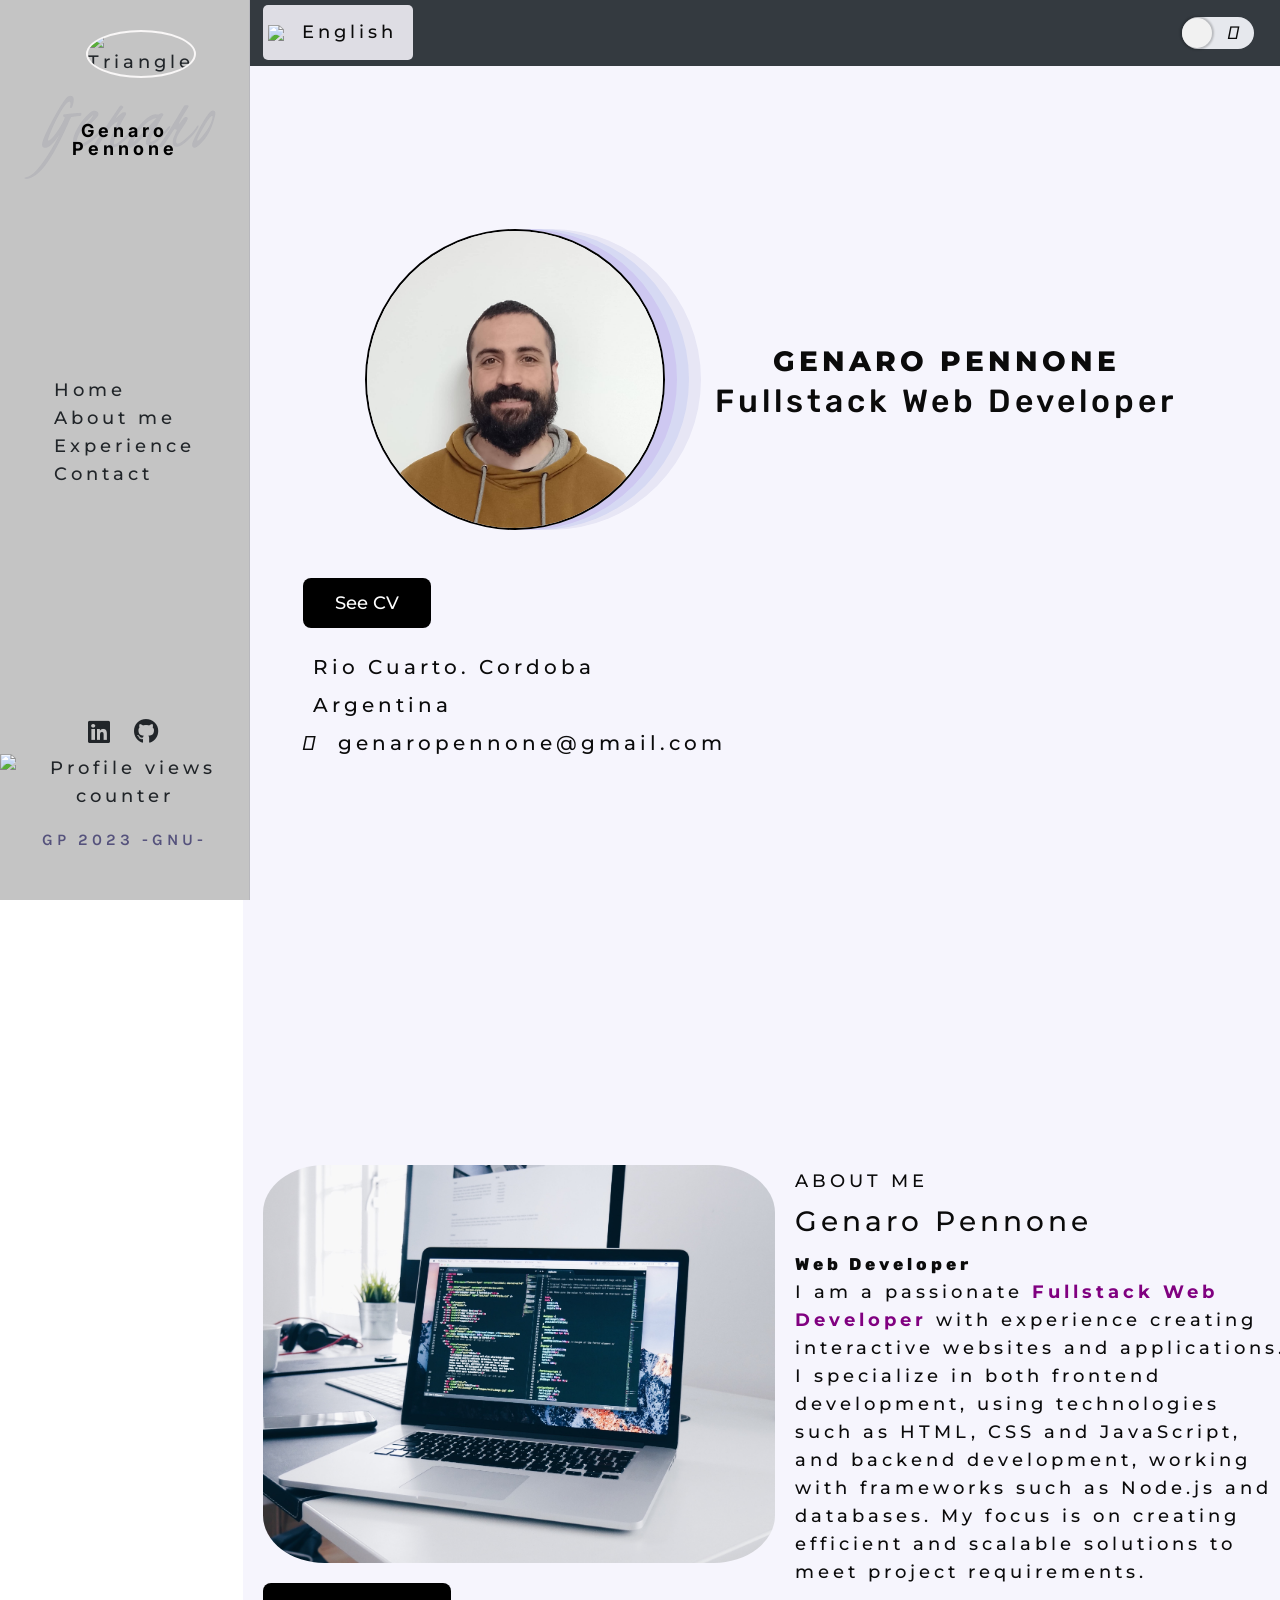
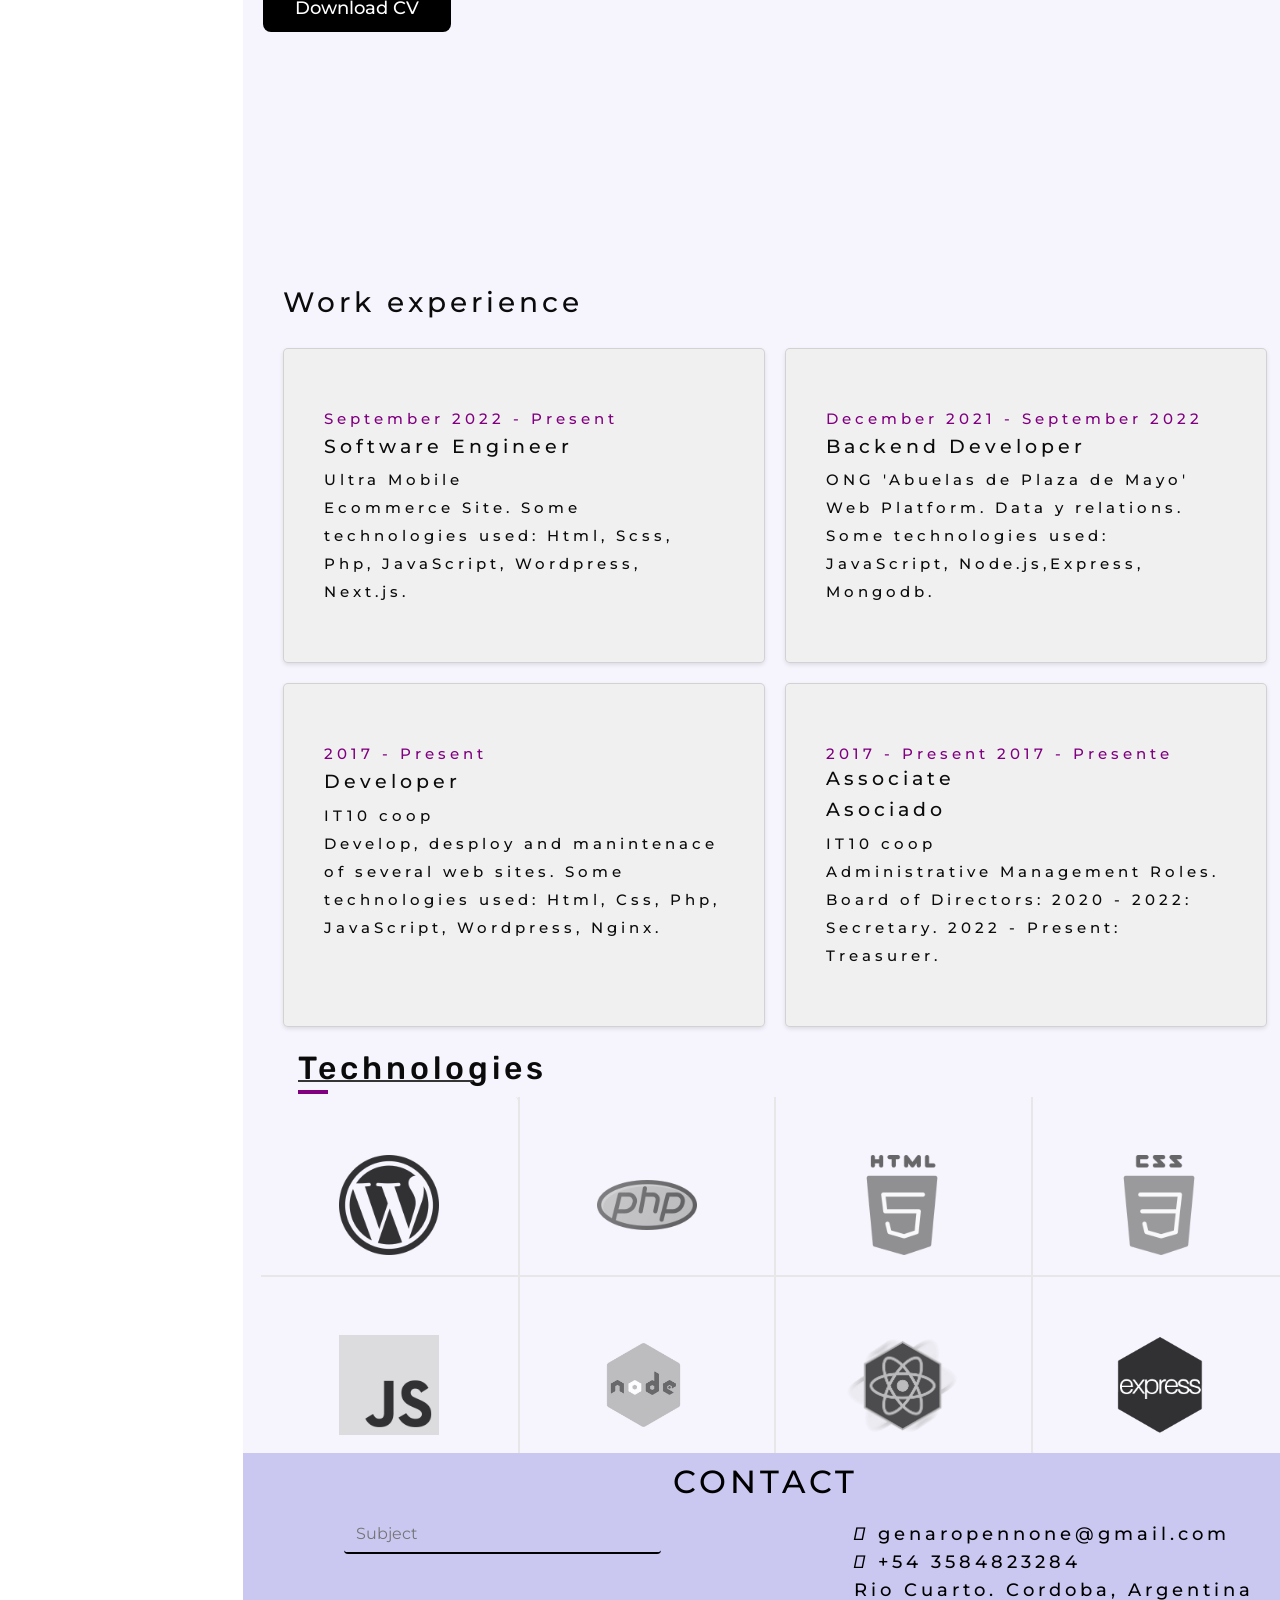
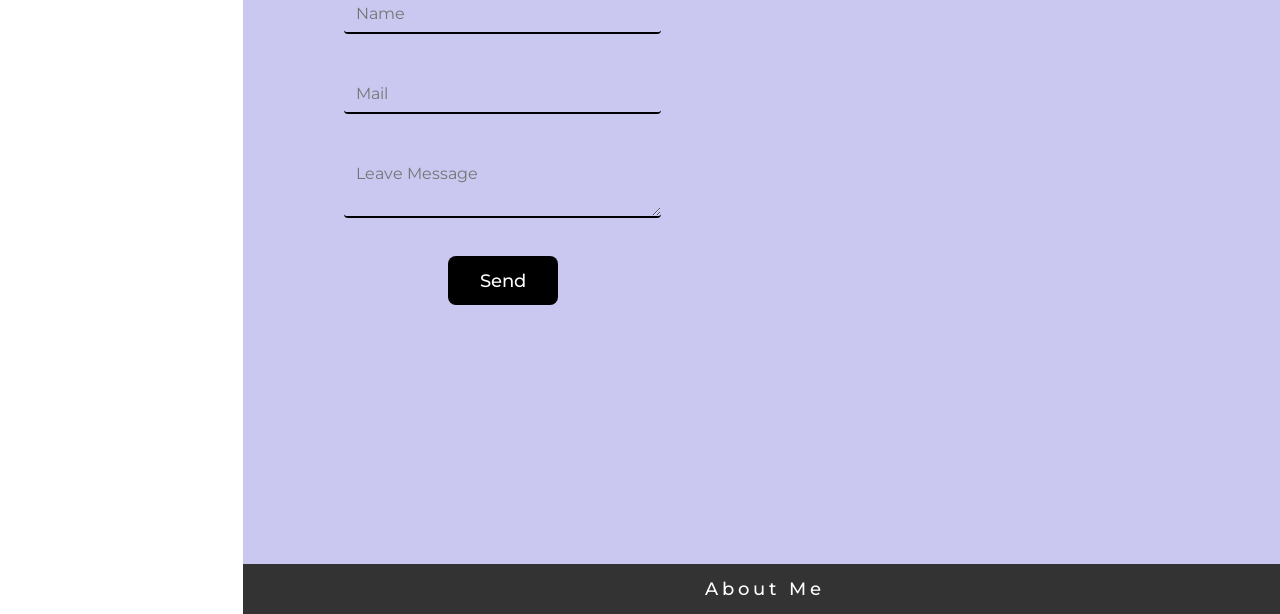
==== commit 5b07207b: "chore: Styles" ====
--- a/index.html
+++ b/index.html
@@ -45,16 +45,18 @@
 <body>
     <div class="pos-f-t">
         <div class="collapse" id="navbarToggleExternalContent">
-          <div class="bg-dark p-4">
-            <h4 class="text-white">Language Selector:</h4>
-            <ul class="language-menu" id="language-menu">
-                <li><a href="#" data-lang="en">English</a></li>
-                <li><a href="#" data-lang="es">Español</a></li>
-            </ul>
-            <ul class="dark-mode" id="dark-mode">
-                <li><a href="#" >Light</a></li>
-                <li><a href="#" >Dark</a></li>
-            </ul>
+          <div class="bg-dark p-4 container-nav">
+            <h6 class="text-white">Language:</h6>
+                <div class="floater">
+                    <button class="floater__reset-button"> <img id="lang-en"  src="./flags/en.png" alt="England Flag" width="25px" height="18px"> </button>
+                    <button class="floater__reset-button"> <img  id="lang-es" src="./flags/es.png" alt="Spain Flag" width="25px" > </button>
+                </div>
+                <hr>
+            <h6 class="text-white">Color:</h6>
+            <div class="floater">
+                <button class="floater__reset-button floater__reset-button-lang" id="color-light"><a href="#" >Light</a></button>
+                <button class="floater__reset-button floater__reset-button-lang" id="color-dark"><a href="#" >Dark</a></button>
+            </div>
             
           </div>
         </div>
--- a/style/styles.css
+++ b/style/styles.css
@@ -7,7 +7,12 @@
   transition: 0.5s ease;
 }
 
-.language-menu {
+.container-nav {
+  display: flex;
+  flex-direction: column;
+  /* Show the language menu when the hamburger menu is clicked */
+}
+.container-nav .language-menu {
   list-style: none;
   position: absolute;
   top: 40px;
@@ -17,14 +22,31 @@
   padding: 10px;
   box-shadow: 0 2px 5px rgba(0, 0, 0, 0.2);
 }
-
-.language-menu li {
+.container-nav .language-menu li {
   margin-bottom: 5px;
 }
-
-/* Show the language menu when the hamburger menu is clicked */
-.menu.active .language-menu {
+.container-nav .menu.active .language-menu {
   display: block;
+}
+.container-nav .floater {
+  margin-right: 20px;
+  display: flex;
+  flex-direction: row;
+}
+.container-nav .floater__reset-button {
+  all: initial;
+  margin-left: 3px;
+  border: 2px solid #FFF;
+}
+.container-nav .floater__reset-button a {
+  text-decoration: none;
+  color: #FFF;
+  padding: 7px;
+}
+.container-nav .floater__reset-button-lang {
+  padding-top: 8px;
+  padding-bottom: 8px;
+  font-family: inherit;
 }
 
 .base-wrapper {
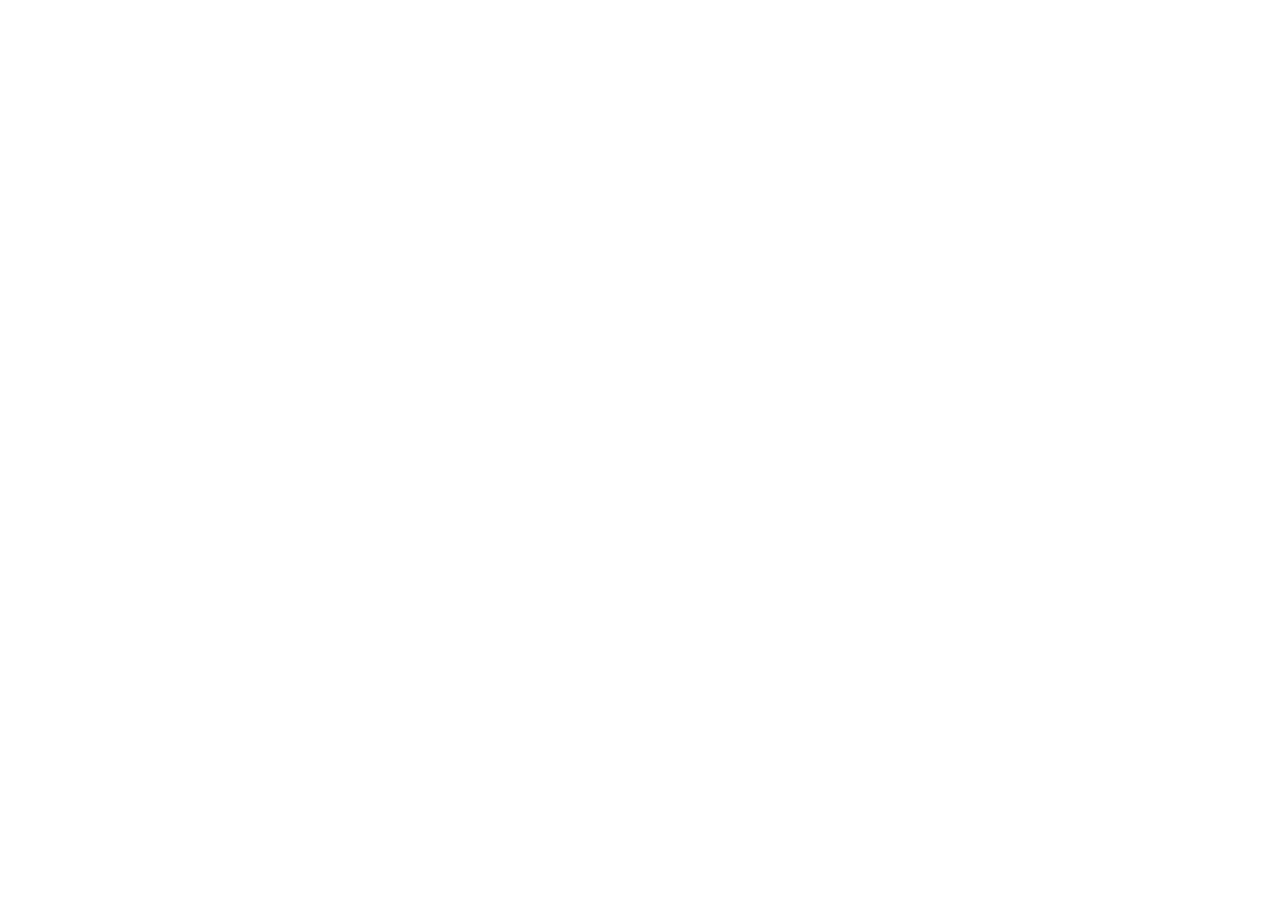
==== commit 59a98540: "Updates 2024" ====
--- a/index.html
+++ b/index.html
@@ -1,455 +1 @@
-<!DOCTYPE html>
-<html lang="en">
-
-<head>
-    <meta charset="UTF-8" />
-    <meta http-equiv="X-UA-Compatible" content="IE=edge" />
-    <meta name="viewport" content="width=device-width, initial-scale=1.0" />
-    <!-- Bootstrap-->
-    <!-- <script src="https://cdn.jsdelivr.net/npm/bootstrap@5.0.1/dist/js/bootstrap.bundle.min.js"
-        integrity="sha384-gtEjrD/SeCtmISkJkNUaaKMoLD0//ElJ19smozuHV6z3Iehds+3Ulb9Bn9Plx0x4"
-        crossorigin="anonymous"></script-->
-        <link rel="stylesheet" href="https://cdn.jsdelivr.net/npm/bootstrap@4.0.0/dist/css/bootstrap.min.css" integrity="sha384-Gn5384xqQ1aoWXA+058RXPxPg6fy4IWvTNh0E263XmFcJlSAwiGgFAW/dAiS6JXm" crossorigin="anonymous">
-    <!-- FONTS -->
-    <link type="text/css" rel="stylesheet"
-        href="https://fonts.googleapis.com/css?family=Roboto:300,400,500,700|Google+Sans_old:400,500,700|Google+Sans+Text:400&amp;lang=en" />
-    <link
-        href="https://fonts.googleapis.com/css2?family=Karla:ital,wght@0,200;0,300;0,400;0,500;0,600;0,700;0,800;1,200;1,300;1,400;1,500;1,600;1,700;1,800&amp;display=swap"
-        rel="stylesheet" />
-    <link href="https://fonts.googleapis.com/css2?family=Kristi&amp;display=swap" rel="stylesheet" />
-    <link
-        href="https://fonts.googleapis.com/css2?family=Inter:wght@100;200;300;400;500;600;700;800;900&amp;display=swap"
-        rel="stylesheet" />
-    <link href="https://fonts.googleapis.com/css?family=Open+Sans:300,400,600" rel="stylesheet" type="text/css" />
-    <link href="https://fonts.googleapis.com/css?family=Raleway:100" rel="stylesheet" type="text/css" />
-    <!-- <link href="https://fonts.googleapis.com/css?family=Montserrat" rel="stylesheet" type="text/css" /> -->
-    <link rel="preconnect" href="https://fonts.googleapis.com" />
-    <link rel="preconnect" href="https://fonts.gstatic.com" crossorigin />
-    <link
-        href="https://fonts.googleapis.com/css2?family=Montserrat:ital,wght@0,100;0,200;0,300;0,400;0,500;0,600;0,700;0,800;0,900;1,100;1,200;1,300;1,400;1,500;1,600;1,700;1,800;1,900&display=swap"
-        rel="stylesheet" />
-    <link rel="preconnect" href="https://fonts.googleapis.com">
-    <link rel="preconnect" href="https://fonts.gstatic.com" crossorigin>
-    <link href="https://fonts.googleapis.com/css2?family=Rubik:ital,wght@0,300;0,400;1,300&display=swap"rel="stylesheet">
-
-
-    <!-- FA -->
-    <link rel="stylesheet" href="https://use.fontawesome.com/releases/v5.0.8/css/all.css"
-        integrity="sha384-3AB7yXWz4OeoZcPbieVW64vVXEwADiYyAEhwilzWsLw+9FgqpyjjStpPnpBO8o8S" crossorigin="anonymous" />
-    <script src="https://kit.fontawesome.com/0bc8983596.js" crossorigin="anonymous"></script>
-    <!-- CSS -->
-    <link rel="stylesheet" href="./style/styles.css" />
-    <title>Resume Page</title>
-</head>
-
-<body>
-    <div class="pos-f-t">
-        <div class="collapse" id="navbarToggleExternalContent">
-          <div class="bg-dark p-4 container-nav">
-            <h6 class="text-white">Language:</h6>
-                <div class="floater">
-                    <button class="floater__reset-button"> <img id="lang-en"  src="./flags/en.png" alt="England Flag" width="25px" height="18px"> </button>
-                    <button class="floater__reset-button"> <img  id="lang-es" src="./flags/es.png" alt="Spain Flag" width="25px" > </button>
-                </div>
-                <hr>
-            <h6 class="text-white">Color:</h6>
-            <div class="floater">
-                <button class="floater__reset-button floater__reset-button-lang" id="color-light"><a href="#" >Light</a></button>
-                <button class="floater__reset-button floater__reset-button-lang" id="color-dark"><a href="#" >Dark</a></button>
-            </div>
-            
-          </div>
-        </div>
-        <nav class="navbar navbar-dark bg-dark">
-          <button class="navbar-toggler" type="button" data-toggle="collapse" data-target="#navbarToggleExternalContent" aria-controls="navbarToggleExternalContent" aria-expanded="false" aria-label="Toggle navigation">
-            <span class="navbar-toggler-icon"></span>
-          </button>
-        </nav>
-    </div>
-    <div class="base-wrapper">
-        <div class="base-wrapper__page">
-            <div id="sidebar" class="sidebar">
-                <div class="author">
-                    <div class="imageWrapper">
-                        <img class="image"
-                            src="https://raw.githubusercontent.com/genaro14/portfolio-frontend/main/cvPage/assets/triangle.jpg"
-                            alt="Triangle" />
-                    </div>
-                    <div class="author_name">
-                        <h3>
-                            <span id="span-italic">Genaro
-                                <span id="back_author" class="back_author">Genaro Pennone</span>
-                            </span>
-                        </h3>
-                    </div>
-                </div>
-                <div class="menu">
-                    <div class="menu__nav">
-                        <ul class="translate es">
-                            <li><a href="#mainpart">Inicio</a></li>
-                            <li><a href="#about">Sobre mí</a></li>
-                            <li><a href="#expertise">Experiencia</a></li>
-                            <li><a href="#contact">Contacto</a></li>
-                        </ul>
-                        <ul class="translate en active">
-                            <li><a href="#mainpart">Home</a></li>
-                            <li><a href="#about">About me</a></li>
-                            <li><a href="#expertise">Experience</a></li>
-                            <li><a href="#contact">Contact</a></li>
-                        </ul>
-                    </div>
-
-                </div>
-                <div class="foot">
-                    <div class="font-icon">
-                        <p class="fab fa-linkedin" aria-hidden="true">
-                            <a href="https://linkedin.com/https://www.linkedin.com/in/gpennone/"></a>
-                        </p>
-                        <p class="fab fa-github" aria-hidden="true">
-                            <a href="https://github.com/genaro14"></a>
-                        </p>
-                    </div>
-                    <p dir="auto"><a target="_blank" rel="noopener noreferrer nofollow"
-                            href="https://camo.githubusercontent.com/dffedc8de294581ed022b2cb340b83830df0b8b46671ecf6b3d773631d4d5e73/68747470733a2f2f6b6f6d617265762e636f6d2f67687076632f3f757365726e616d653d67656e61726f313426267374796c653d666c61742d726f756e64"><img
-                                src="https://camo.githubusercontent.com/dffedc8de294581ed022b2cb340b83830df0b8b46671ecf6b3d773631d4d5e73/68747470733a2f2f6b6f6d617265762e636f6d2f67687076632f3f757365726e616d653d67656e61726f313426267374796c653d666c61742d726f756e64"
-                                alt="Profile views counter"
-                                data-canonical-src="https://komarev.com/ghpvc/?username=genaro14&amp;&amp;style=flat-round"
-                                style="max-width: 100%;"></a>
-                    </p>
-                    <div class="text">
-                        <p>GP 2023 -GNU-</p>
-                    </div>
-                </div>
-            </div>
-            
-            <div id="mainpart" class="mainpart">
-                
-                <div id="navbar">
-                    <!-- lang selector -->
-                    <div class="switch-lang">
-                        <div class="current-lang">
-                            <img class="lang-flag" id="flagImage"
-                                src="https://cdn2.iconfinder.com/data/icons/world-flag-icons/128/Flag_of_United_Kingdom.png" />
-                            <p class="lang-text" id="currentSelect">English</p>
-                        </div>
-                        <div class="lang-dropdown">
-                            <div class="selecting-lang" id="languageSelector">
-                                <img class="lang-flag" id="flagDropdown"
-                                    src="https://cdn2.iconfinder.com/data/icons/world-flag-icons/128/Flag_of_Spain.png" />
-                                <p class="lang-text" id="langDropdown">Español</p>
-                            </div>
-                            <!-- <div class="selecting-lang">
-                        <img class="lang-flag" src="https://cdn2.iconfinder.com/data/icons/world-flag-icons/128/Flag_of_Italy.png" />
-                        <p class="lang-text">
-                          Italiano 
-                        </p>
-                      </div> -->
-                        </div>
-                    </div>
-                    <!--Dark mode Switcher -->
-                    <div class="switchWrapper">
-                        <button class="switch" id="switch" type="button">
-                            <span><i class="fa-solid fa-sun"></i></span>
-                            <span><i class="fa-solid fa-moon"></i></span>
-                        </button>
-                    </div>
-                </div>
-                <div class="mainpart__content">
-                    <div class="hero">
-                        <div class="imageWrapper">
-                            <img class="image" src="./assets/profile.jpg" alt="Saitama Picture" />
-                        </div>
-                        <div class="info">
-                            <div class="title">
-                                <h3 class="font-extrabold">GENARO PENNONE</h3>
-                            </div>
-                            <div class="subtitle">Fullstack Web Developer</div>
-                            <div class="description">
-                                <!-- <p>
-                                    Experiencia en desarrollo web y aplicaciones, dominio tanto front-end como back-end.
-                                </p> -->
-                            </div>
-                        </div>
-                    </div>
-                    <div class="buttons">
-                        <button id="custom-btn" class="custom-btn translate en active" target="_blank">
-                            <a class="translate en active" href="https://genaro14.github.io/minimalCv/">See CV</a>
-                            <a class="translate es" href="https://genaro14.github.io/minimalCv/">Ver CV</a>
-                        </button>
-                    </div>
-
-                    <div class="info-contact">
-                        <ul>
-                            <li><i class="fa-sharp fa-solid fa-location-dot"> </i><p>Rio Cuarto. Cordoba</p></li>
-                            <li><i class="fa-sharp fa-solid  fa-earth-americas"> </i> <p>Argentina</p></li>
-                            <li><i class="fa-regular fa-envelope"> </i><p class="mail-view">genaropennone@gmail.com</p></li>
-                        </ul>
-                    </div>
-                </div>
-                <div id="about" class="mainpart__about">
-                    <div class="biography">
-                        <div class="left">
-                            <div class="fineWrapper">
-                                <img class="fine" src="./assets/laptop.jpg" alt="">
-                            </div>
-
-                            <div class="btnWrapper">
-                                <button id="custom-btn2" class="custom-btn">
-                                    <a class="translate en active"
-                                        href="https://github.com/genaro14/genaro14/blob/main/assets/GenaroPennoneCV.pdf">Download
-                                        CV</a>
-                                    <a class="translate es"
-                                        href="https://github.com/genaro14/genaro14/blob/main/assets/GenaroPennoneCV_english.pdf">Descarga
-                                        CV</a>
-                                </button>
-                            </div>
-                        </div>
-                        <div class="right">
-                            <div class="title">
-                                <span class="mini translate en active">About ME</span>
-                                <span class="mini translate es">Sobre MI</span>
-                                <h3> Genaro Pennone</h3>
-                                <span class="job translate en active">Web Developer</span>
-                                <span class="job translate es">Desarrollador Web</span>
-                            </div>
-                            <div class="text">
-                                <p class="translate en active">I am a passionate <span class="pop-text" id="pop-text">Fullstack Web
-                                        Developer</span> with experience creating interactive websites and applications.
-                                    I specialize in both frontend development, using technologies such as HTML, CSS and
-                                    JavaScript, and backend development, working with frameworks such as Node.js and
-                                    databases. My focus is on creating efficient and scalable solutions to meet project
-                                    requirements.</p>
-                                <p class="translate es">Soy un apasionado desarrollador <span class="pop-text">Fullstack
-                                        Web</span> con experiencia en la creación de aplicaciones y sitios web
-                                    interactivos. Me especializo tanto en el desarrollo frontend, utilizando tecnologías
-                                    como HTML, CSS y JavaScript, como en el desarrollo backend, trabajando con
-                                    frameworks como Node.js y bases de datos. Mi enfoque se centra en crear soluciones
-                                    eficientes y escalables para satisfacer los requisitos de los proyectos.</p>
-                            </div>
-                        </div>
-                    </div>
-                </div>
-                <div id="expertise" class="mainpart__expertise">
-                    <div class="title">
-                        <h3 class="translate en active">Work experience</h3>
-                        <h3 class="translate es">Experiencia Laboral</h3>
-                    </div>
-                    <div>
-                        <div class="list">
-                            <div class="card">
-                                <div class="info">
-                                </div>
-                                <div class="role">
-                                    <span class="translate en active"> September 2022 - Present</span>
-                                    <span class="translate es"> Septiembre 2022 - Presente</span>
-                                    <h3 class="translate en active">Software Engineer</h3>
-                                    <h3 class="translate es">Ingeniería de Software</h3>
-                                </div>
-                                <div class="company">
-                                    <span>Ultra Mobile</span>
-                                </div>
-                                <div class="description">
-                                    <p class="translate en active">Ecommerce Site. Some technologies used: Html, Scss, Php, JavaScript,
-                                        Wordpress, Next.js. </p>
-                                    <p class="translate es">Sitio de Ecommerce. Tecnologías utilizadas: Html, Scss, Php, JavaScript,
-                                        Wordpress, Next.js. </p>
-                                </div>
-                            </div>
-                            <div class="card">
-                                <div class="info">
-                                </div>
-
-                                <div class="role">
-                                    <span class="translate en active "> December 2021 - September 2022</span>
-                                    <span class="translate es"> Diciembre 2021 - Septiembre 2022</span>
-                                    <h3 class="translate en active">Backend Developer</h3>
-                                    <h3 class="translate es">Desarrollador Backend</h3>
-                                </div>
-                                <div class="company">
-                                    <span class="translate en active">ONG 'Abuelas de Plaza de Mayo'</span>
-                                    <span class="translate es">Asoc. Civil Abuelas de Plaza de Mayo</span>
-                                </div>
-                                <div class="description">
-                                    <p class="translate en active">Web Platform. Data y relations. Some technologies used: JavaScript, Node.js,Express, Mongodb.</p>
-                                    <p class="translate es">Sistema Web. Carga de datos y relaciones. Tecnologías utilizadas: JavaScript, Node.js,Express, Mongodb.</p>
-                                </div>
-                            </div>
-                            <div class="card">
-                                <div class="info">
-                                </div>
-                                <div class="role">
-                                    <span class="translate en active">2017 - Present</span>
-                                    <span class="translate es">2017 - Presente </span>
-                                    <h3 class="translate en active">Developer</h3>
-                                    <h3 class="translate es">Desarrollador</h3>
-                                </div>
-                                <div class="company">
-                                    <span> IT10 coop</span>
-                                </div>
-                                <div class="description">
-                                    <p class="translate en active">Develop, desploy and manintenace of several web sites. Some technologies used: Html, Css, Php, JavaScript, Wordpress, Nginx. </p>
-                                    <p class="translate es">Desarrollo, despliegue y mantenimiento de sitios web varios. Tecnologias utilizadas: Html, Css, Php, JavaScript, Wordpress, Nginx. </p>
-                                </div>
-                            </div>
-
-                            <div class="card">
-                                <div class="info">
-                                </div>
-                                <div class="role">
-                                    <span class="trasnlate en active">2017 - Present </span>
-                                    <span class="trasnlate es">2017 - Presente </span>
-                                    <h3 class="trasnlate en active">Associate</h3>
-                                    <h3 class="trasnlate es">Asociado</h3>
-                                </div>
-                                <div class="company">
-                                    <span> IT10 coop</span>
-                                </div>
-                                <div class="description">
-                                    <p class="trans late en active"> Administrative Management Roles. Board of Directors: 2020 - 2022: Secretary. 2022 - Present: Treasurer. </p>
-                                    <p class="translate es"> Roles de Gestion Administrativa. Consejo de Administración: 2020 - 2022: Secretario. 2022 - Presente: Tesorero. </p>
-                                </div>
-                            </div>
-                            </ul>
-                        </div>
-                    </div>
-                    <div class="tech">
-                        <div class="title">
-                            <div class=" col-xs-12 col-sm-12 ">
-                                <div class="p-20"></div>
-                                <div class="block-title">
-                                    <h2 class="translate en active">Technologies</h2>
-                                    <h2 class="translate es">Tecnologias</h2>
-                                </div>
-                            </div>
-                        </div>
-                        <div class="inner">
-                            <ul id="border" class="dynamic-border">
-                                <li>
-                                    <div class="list_inner">
-                                        <img src="./assets/wordpress-logo.png" alt="">
-                                        <a class="full_link" a="" href="#"></a>
-                                    </div>
-                                </li>
-                                <li>
-                                    <div class="list_inner">
-                                        <img src="./assets/php.png" alt="">
-                                        <a class="full_link" a="" href="#"></a>
-                                    </div>
-                                </li>
-                                <li>
-                                    <div class="list_inner">
-                                        <img src="./assets/html.png" alt="">
-                                        <a class="full_link" a="" href="#"></a>
-                                    </div>
-                                </li>
-                                <li>
-                                    <div class="list_inner">
-                                        <img src="./assets/css3.png" alt="">
-                                        <a class="full_link" a="" href="#"></a>
-                                    </div>
-                                </li>
-                                <li>
-                                    <div class="list_inner">
-                                        <img src="./assets/js.png" alt="">
-                                        <a class="full_link" a="" href="#"></a>
-                                    </div>
-                                </li>
-                                <li>
-                                    <div class="list_inner">
-                                        <img src="./assets/nodejs.png" alt="">
-                                        <a class="full_link" a="" href="#"></a>
-                                    </div>
-                                </li>
-                                <li>
-                                    <div class="list_inner">
-                                        <img src="./assets/atom.png" alt="">
-                                        <a class="full_link" a="" href="#"></a>
-                                    </div>
-                                </li>
-                                <li>
-                                    <div class="list_inner">
-                                        <img src="./assets/express.png" alt="">
-                                        <a class="full_link" a="" href="#"></a>
-                                    </div>
-                                </li>
-                            </ul>
-                        </div>
-                    </div>
-
-                </div>
-            </div>
-        </div>
-
-        <footer id="contact" class="footer">
-            <div class="footer__content">
-                <div class="heading">
-                    <h2 class="title translate en active">Contact</h2>
-                    <h2 class="title translate es">Contacto</h2>
-                    <!-- <h3 class="subtitle trasnlate en active">Get in Touch</h3> -->
-                </div>
-                <div class="row">
-                    <div class="col-md-12">
-                        <div class="contact-area">
-                            <div class="contact-area__left">
-                                <form action="mailto:genaropennone@gmail.com" method="post" enctype="text/plain">
-                                    <div class="contact-form">
-                                        <div class="col-md-12">
-                                            <input type="text" name="subject" class="contact-form input"
-                                                placeholder="Subject">
-                                        </div>
-                                        <div class="col-md-12">
-                                            <input type="text" name="name" class="contact-form input"
-                                                placeholder="Name">
-                                        </div>
-                                        <div class="col-md-12">
-                                            <input type="email" name="mail" class="contact-form input"
-                                                placeholder="Mail">
-                                        </div>
-                                        <div class="col-md-12">
-                                            <textarea class="contact-form input" name="message"
-                                                placeholder="Leave Message"></textarea>
-                                        </div>
-                                        <div class="btnWrapper">
-                                            <button type="submit" id="custom-btn" class="custom-btn ">
-                                                <p class="translate es">Enviar</p>
-                                                <p class="translate en active">Send</p>
-                                            </button>
-                                        </div>
-                                    </div>
-                                </form>
-                            </div>
-                            <div class="contact-area__right">
-                                <ul>
-                                    <li><i class="fa-regular fa-envelope"> </i><p class="email-view">genaropennone@gmail.com</p></li>
-                                    <li><i class="fa-solid fa-phone"></i> <p>+54 3584823284</p></li>
-                                    <li><i class="fa-sharp fa-solid fa-location-dot"> </i><p>Rio Cuarto. Cordoba, Argentina</p></li>
-                                </ul>
-                                <iframe class="responsive-map"
-                                    src="https://www.google.com/maps/embed?pb=!1m18!1m12!1m3!1d53462.72047366453!2d-64.38338884107637!3d-33.124328137705376!2m3!1f0!2f0!3f0!3m2!1i1024!2i768!4f13.1!3m3!1m2!1s0x95d2000fbdd02247%3A0xc58d0a705d7cc0e3!2zUsOtbyBDdWFydG8sIEPDs3Jkb2Jh!5e0!3m2!1ses!2sar!4v1687734630084!5m2!1ses!2sar"
-                                    style="border:0;" allowfullscreen="" loading="lazy"></iframe>
-                            </div>
-                        </div>
-                    </div>
-                </div>
-
-            </div>
-            <div class="footer__bar">
-                <a class="trasnlate en active" href="#about">About Me</a>
-                <a class="translate es" href="#about">Sobre Mi</a>
-            </div>
-            <button class="custom-btn gotop" onclick="topFunction()" id="myBtn" title="Go to top">
-                <span class="fa-solid fa-angle-up"></span>
-            </button>
-        </footer>
-    </div>
-    <script src="https://code.jquery.com/jquery-3.3.1.slim.min.js"
-        integrity="sha384-q8i/X+965DzO0rT7abK41JStQIAqVgRVzpbzo5smXKp4YfRvH+8abtTE1Pi6jizo"
-        crossorigin="anonymous"></script>
-
-    <script src="./js/functions.js"></script>
-    <script src="https://code.jquery.com/jquery-3.2.1.slim.min.js" integrity="sha384-KJ3o2DKtIkvYIK3UENzmM7KCkRr/rE9/Qpg6aAZGJwFDMVNA/GpGFF93hXpG5KkN" crossorigin="anonymous"></script>
-    <script src="https://cdn.jsdelivr.net/npm/popper.js@1.12.9/dist/umd/popper.min.js" integrity="sha384-ApNbgh9B+Y1QKtv3Rn7W3mgPxhU9K/ScQsAP7hUibX39j7fakFPskvXusvfa0b4Q" crossorigin="anonymous"></script>
-    <script src="https://cdn.jsdelivr.net/npm/bootstrap@4.0.0/dist/js/bootstrap.min.js" integrity="sha384-JZR6Spejh4U02d8jOt6vLEHfe/JQGiRRSQQxSfFWpi1MquVdAyjUar5+76PVCmYl" crossorigin="anonymous"></script>
-</body>
-
-</html>+<!doctype html><html lang="en"><head><meta charset="utf-8"/><link rel="shortcut icon" href="/home/favicon.ico"/><meta name="viewport" content="width=device-width,initial-scale=1"/><link href="https://use.fontawesome.com/releases/v5.4.1/css/all.css" rel="stylesheet"/><meta name="theme-color" content="#000000"/><meta name="description" content="Genaro Pennone Portfolio"/><link rel="apple-touch-icon" href="logo192.png"/><link rel="manifest" href="/home/manifest.json"/><meta property="twitter:image" content="/home/social-image.png"/><meta property="og:image" content="/home/social-image.png"/><title>GP Portfolio</title><script defer="defer" src="/home/static/js/main.69be29da.js"></script><link href="/home/static/css/main.2ee50892.css" rel="stylesheet"></head><body><noscript>You need to enable JavaScript to run this app.</noscript><div id="root"></div></body></html>
